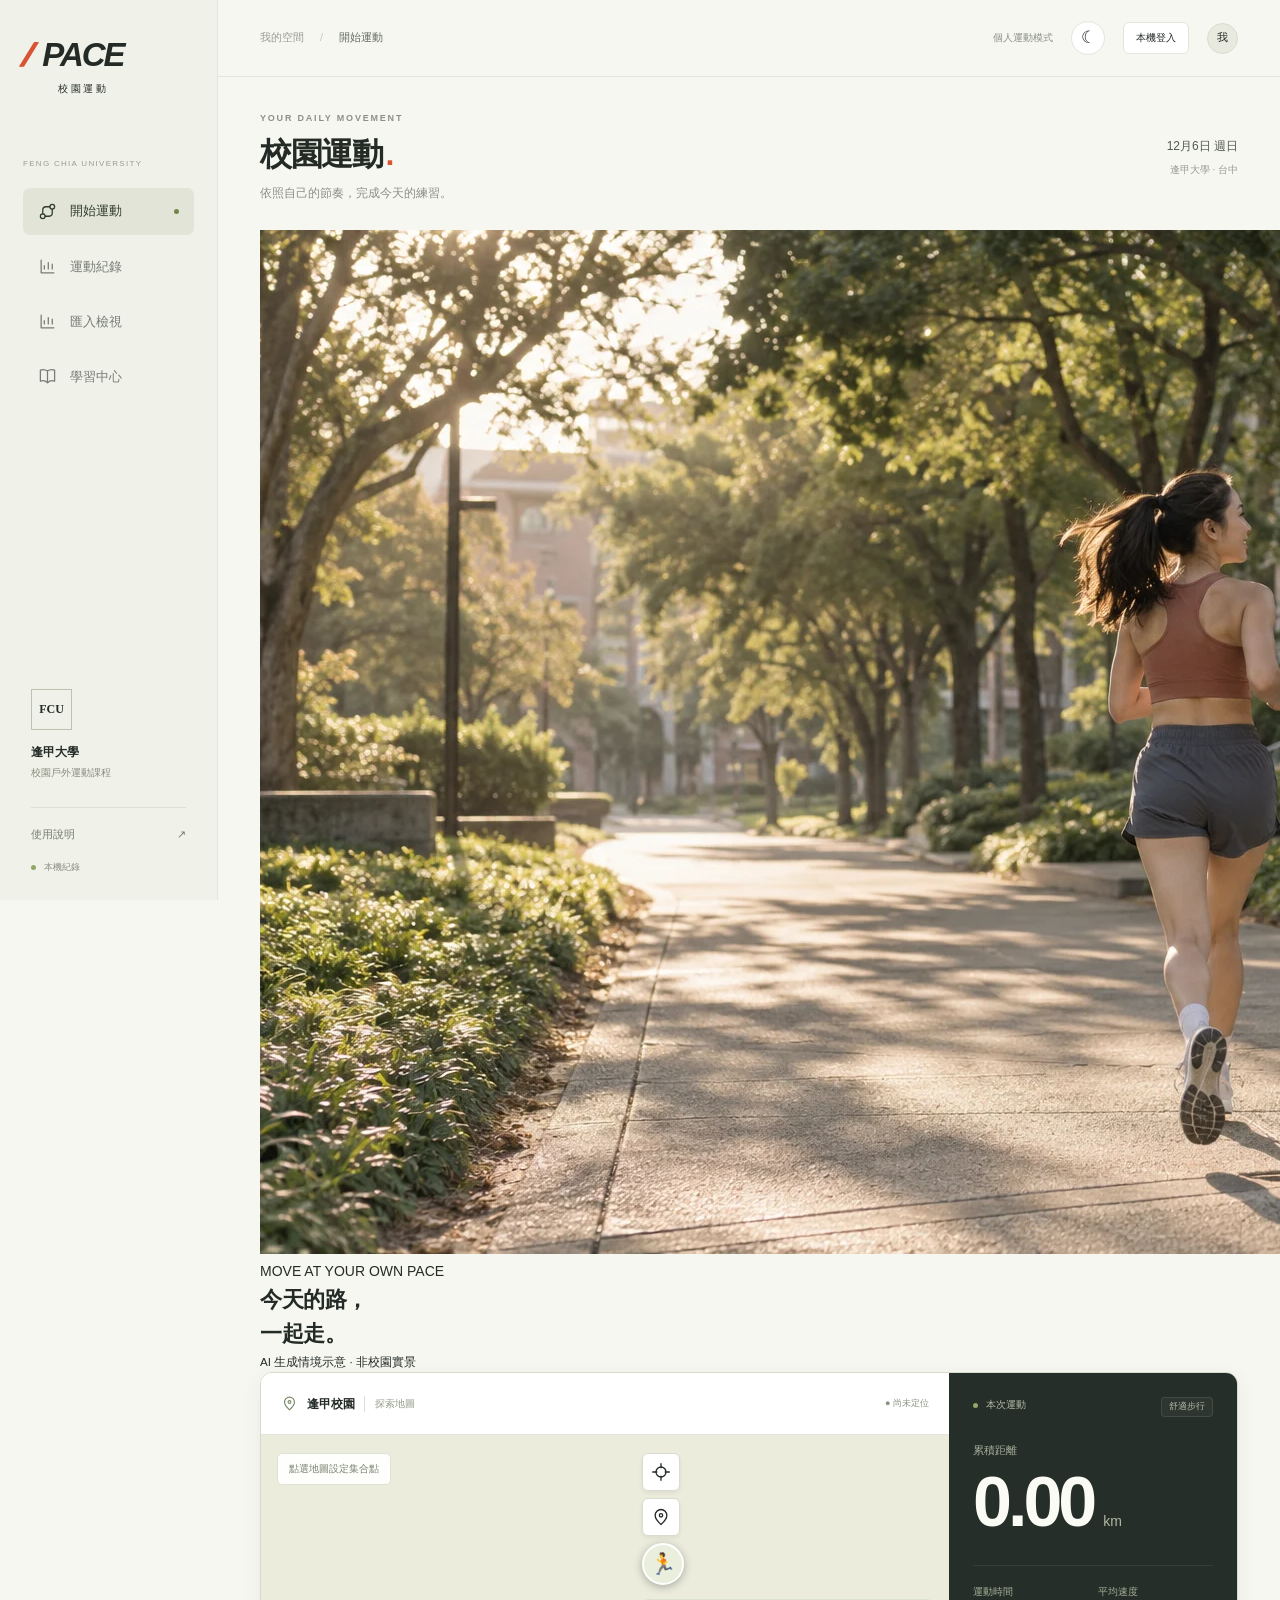
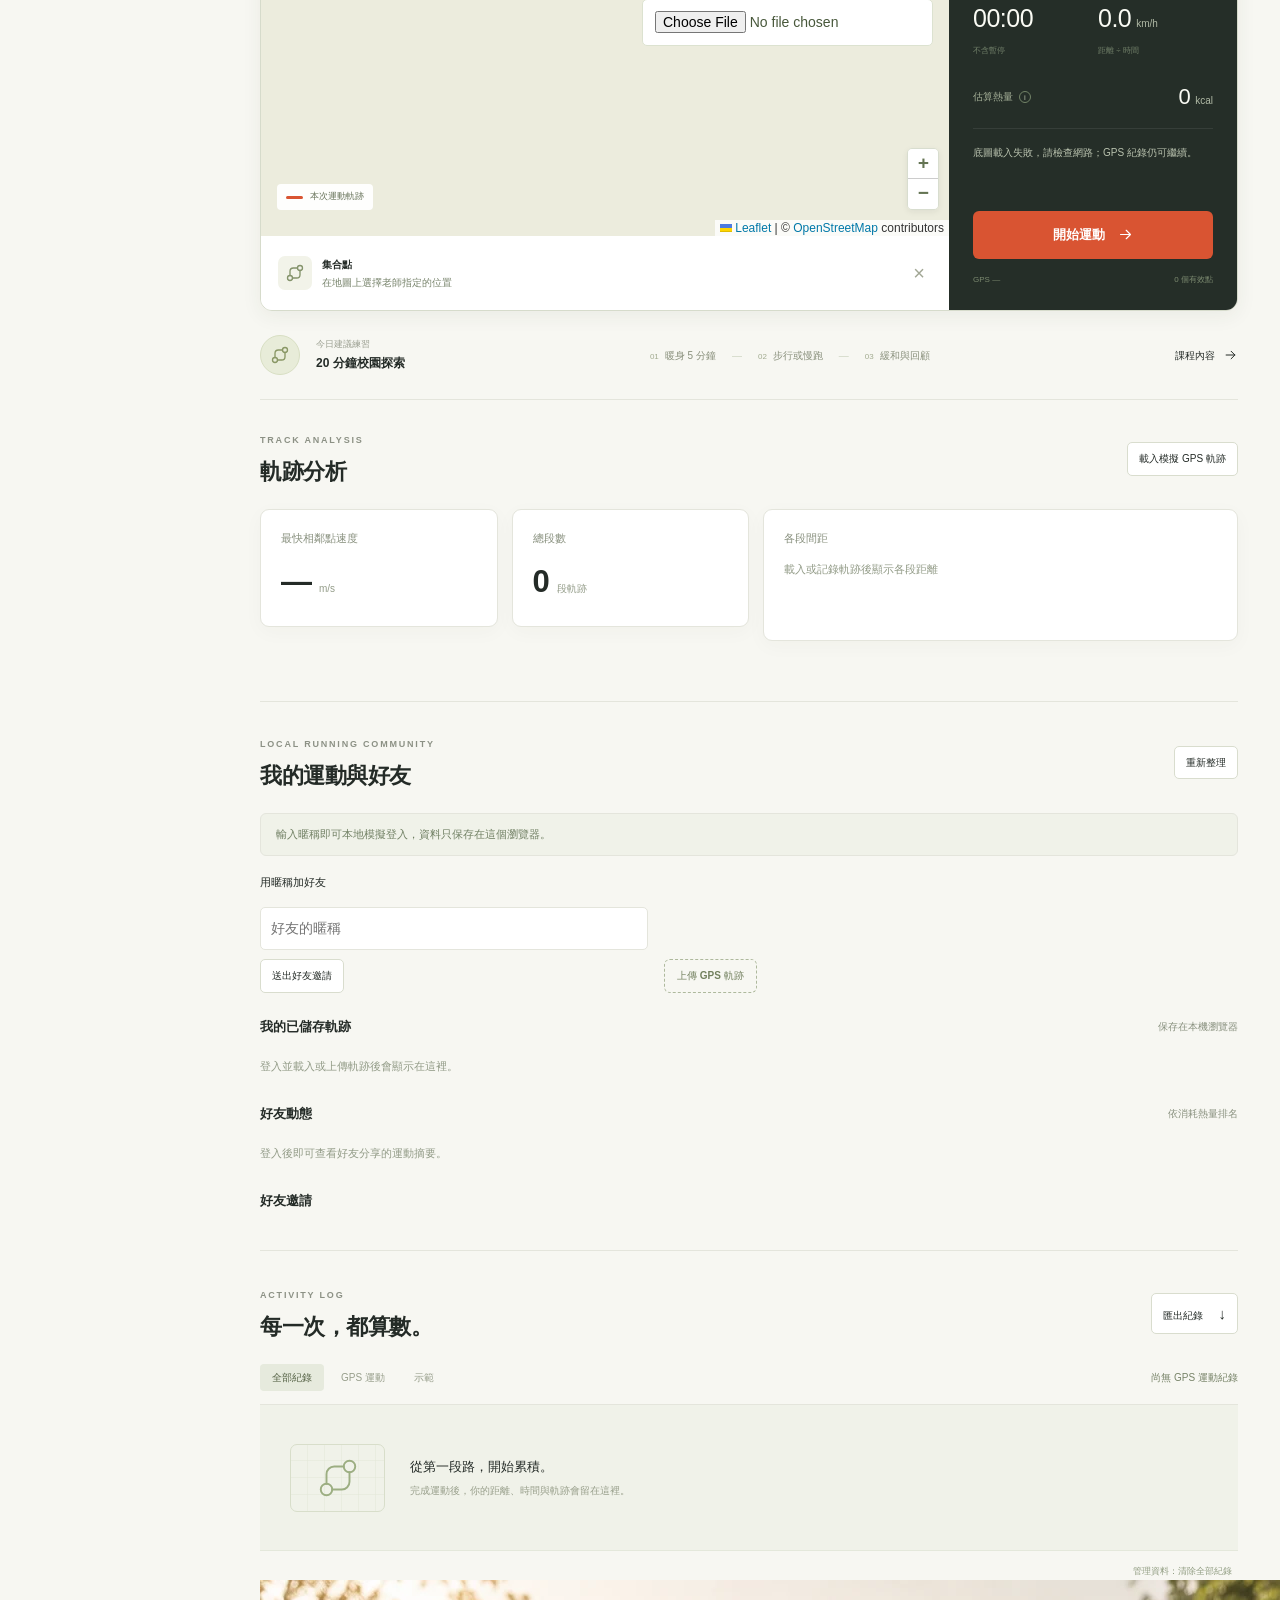
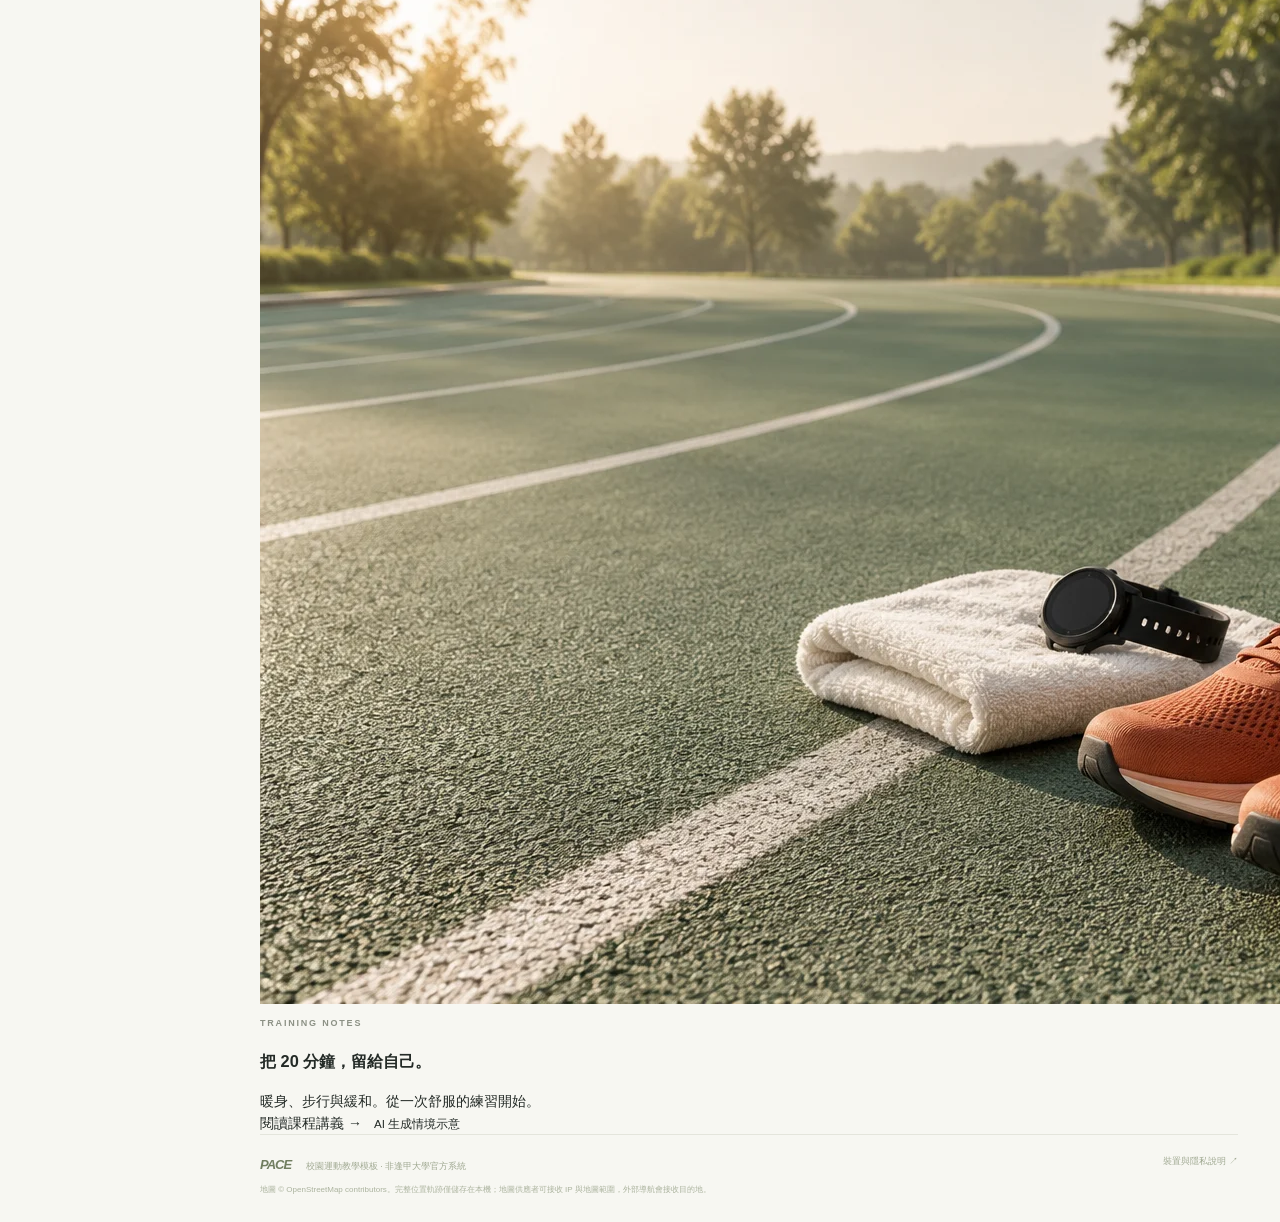
==== index.html @ fa27bb24 "Add files via upload" ====
<!doctype html><html lang="zh-Hant"><head><meta charset="utf-8"><meta name="viewport" content="width=device-width,initial-scale=1,viewport-fit=cover"><meta name="theme-color" content="#222824"><meta name="apple-mobile-web-app-capable" content="yes"><link rel="manifest" href="manifest.webmanifest"><link rel="icon" href="icon.svg" type="image/svg+xml"><link rel="stylesheet" href="vendor/leaflet.css"><link rel="stylesheet" href="style.css"><link rel="stylesheet" href="classroom.css"><title>PACE 校園運動 · 逢甲大學</title></head><body>
<svg class="sprite" xmlns="http://www.w3.org/2000/svg"><symbol id="i-route" viewBox="0 0 24 24"><circle cx="6" cy="18" r="3"/><circle cx="18" cy="6" r="3"/><path d="M6 15v-5a4 4 0 0 1 4-4h5M18 9v5a4 4 0 0 1-4 4h-5"/></symbol><symbol id="i-chart" viewBox="0 0 24 24"><path d="M4 4v16h16M8 15v-4m5 4V7m5 8v-6"/></symbol><symbol id="i-book" viewBox="0 0 24 24"><path d="M12 5v15M12 5C8 2 3 4 3 4v14s5-2 9 2c4-4 9-2 9-2V4s-5-2-9 1Z"/></symbol><symbol id="i-arrow" viewBox="0 0 24 24"><path d="M5 12h14m-6-6 6 6-6 6"/></symbol><symbol id="i-pin" viewBox="0 0 24 24"><path d="M19 10c0 5-7 11-7 11S5 15 5 10a7 7 0 1 1 14 0Z"/><circle cx="12" cy="10" r="2"/></symbol><symbol id="i-cross" viewBox="0 0 24 24"><circle cx="12" cy="12" r="6"/><path d="M12 2v5m0 10v5M2 12h5m10 0h5"/></symbol></svg>
<aside class="sidebar"><a class="brand" href="./" aria-label="PACE 校園運動首頁"><span class="brand-symbol">//</span>PACE<span class="brand-sub">校園運動</span></a><div class="workspace-label">FENG CHIA UNIVERSITY</div><nav class="sidenav"><a href="#exercise" class="active"><svg><use href="#i-route"/></svg>開始運動<span class="nav-dot"></span></a><a href="#history"><svg><use href="#i-chart"/></svg>運動紀錄</a><a href="classroom.html" data-cloud-only><svg><use href="#i-chart"/></svg>班級中心</a><a href="review.html"><svg><use href="#i-chart"/></svg>匯入檢視</a><a href="handout.html"><svg><use href="#i-book"/></svg>學習中心</a></nav><div class="side-bottom"><div class="campus-logo">FCU</div><strong>逢甲大學</strong><span>校園戶外運動課程</span><a href="guide.html">使用說明 <span>↗</span></a><div class="local-note"><i></i> 本機紀錄<span data-cloud-only> · 自選雲端繳交</span></div></div></aside>
<div class="shell"><header class="topbar"><div class="breadcrumb">我的空間 <span>/</span> <strong>開始運動</strong></div><div class="topright"><span class="device-label">個人運動模式</span><button id="themeToggle" class="theme-toggle" type="button" aria-label="切換夜間模式" aria-pressed="false">☾</button><button id="accountButton" class="account-button" type="button">本機登入</button><button id="accountAvatar" class="avatar account-avatar-button" type="button" aria-label="更改帳號頭像" title="點擊更改帳號頭像">我</button></div></header><main>
<section class="pageheading"><div><div class="overline">YOUR DAILY MOVEMENT</div><h1>校園運動<span class="title-dot">.</span></h1><p>依照自己的節奏，完成今天的練習。</p></div><div class="dateblock"><span id="todayDate"></span><small>逢甲大學 · 台中</small></div></section>
<section class="image-hero"><img src="assets/campus-run.webp" alt="生成示意：學生在綠蔭步道慢跑" fetchpriority="high"><div class="image-hero-copy"><span>MOVE AT YOUR OWN PACE</span><h2>今天的路，<br>一起走。</h2><a href="classroom.html" data-cloud-only>進入班級中心 <span>↗</span></a></div><small class="image-credit">AI 生成情境示意 · 非校園實景</small></section><section class="workout" id="exercise"><div class="mapcard"><div class="maptop"><div class="map-title"><svg><use href="#i-pin"/></svg><strong>逢甲校園</strong><span>探索地圖</span></div><span class="status" id="badge">● 尚未定位</span></div><div class="maparea"><div id="map" aria-label="逢甲大學校園互動地圖"></div><div class="map-instruction">點選地圖設定集合點</div><div class="maptools"><button id="locate" aria-label="我的定位" title="我的定位"><svg><use href="#i-cross"/></svg></button><button id="campus" aria-label="回到校園" title="回到校園"><svg><use href="#i-pin"/></svg></button><button id="runnerPhotoButton" class="runner-photo-button" aria-label="選擇地圖小人頭像" title="選擇地圖小人頭像">🏃</button><input id="runnerPhotoInput" type="file" accept="image/*" hidden></div><div class="map-scale-note"><span class="track-key"></span>本次運動軌跡</div></div><div class="mapnote"><span class="destination-icon"><svg><use href="#i-route"/></svg></span><div><strong>集合點</strong><span id="targetInfo">在地圖上選擇老師指定的位置</span></div><a id="navigate" hidden target="_blank" rel="noopener">導航 ↗</a><button id="clearTarget" title="清除集合點" aria-label="清除集合點">×</button></div></div>
<aside class="session-panel"><div class="session-top"><span><i></i> 本次運動</span><span id="activityLabel">舒適步行</span></div><div class="primarymetric"><span>累積距離</span><div><b id="distance">0.00</b><span>km</span></div></div><div class="metric-grid"><article><span>運動時間</span><strong id="elapsed">00:00</strong><small>不含暫停</small></article><article><span>平均速度</span><strong><b id="speed">0.0</b><em>km/h</em></strong><small>距離 ÷ 時間</small></article><article class="energy"><span>估算熱量 <button class="info-button" id="energyInfo" aria-label="查看熱量估算方式">i</button></span><strong><b id="calories">0</b><em>kcal</em></strong></article></div><div class="session-message" id="message" role="status" aria-live="polite">開啟定位，準備記錄你的第一步。</div><div class="actiondock"><button class="primary" id="openSetup"><span>開始運動</span><svg><use href="#i-arrow"/></svg></button><div class="controls"><button id="pause" disabled>Ⅱ 暫停</button><button id="finish" disabled>■ 結束並儲存</button></div></div><div class="signalbar"><span>GPS <b id="accuracy">—</b></span><span id="points">0 個有效點</span></div></aside></section>
<section class="training-strip"><div class="training-icon"><svg><use href="#i-route"/></svg></div><div class="training-copy"><span>今日建議練習</span><strong>20 分鐘校園探索</strong></div><div class="training-steps"><span><i>01</i>暖身 5 分鐘</span><b>—</b><span><i>02</i>步行或慢跑</span><b>—</b><span><i>03</i>緩和與回顧</span></div><a href="handout.html">課程內容 <svg><use href="#i-arrow"/></svg></a></section>
<section class="track-insights" aria-labelledby="trackInsightsTitle"><div class="sectionheading"><div><span class="overline">TRACK ANALYSIS</span><h2 id="trackInsightsTitle">軌跡分析</h2></div><button id="loadSampleTrack" class="export" type="button">載入模擬 GPS 軌跡</button></div><div class="track-stats"><article class="track-stat"><span>最快相鄰點速度</span><strong id="fastestSpeed">—</strong><small>m/s</small></article><article class="track-stat"><span>總段數</span><strong id="segmentCount">0</strong><small>段軌跡</small></article><article class="track-stat distances"><span>各段間距</span><div id="segmentDistances" class="distance-bars"><p>載入或記錄軌跡後顯示各段距離</p></div></article></div><p id="trackWarning" class="track-warning" role="status" aria-live="polite"></p></section>
<section class="cloud-social" aria-labelledby="socialTitle"><div class="sectionheading"><div><span class="overline">LOCAL RUNNING COMMUNITY</span><h2 id="socialTitle">我的運動與好友</h2></div><button id="refreshFeed" class="export" type="button">重新整理</button></div><div id="cloudStatus" class="cloud-status" role="status">輸入暱稱即可本地模擬登入，資料只保存在這個瀏覽器。</div><div class="social-actions"><form id="friendForm"><label for="friendNickname">用暱稱加好友</label><input id="friendNickname" type="text" placeholder="好友的暱稱" maxlength="24" required><button class="export" type="submit">送出好友邀請</button></form><label class="upload-track">上傳 GPS 軌跡<input id="trackFile" type="file" accept=".json,.gpx,application/json,application/gpx+xml"></label></div><div class="feed-heading"><h3>我的已儲存軌跡</h3><span>保存在本機瀏覽器</span></div><div id="myTracks" class="friend-feed"><p class="feed-empty">登入並載入或上傳軌跡後會顯示在這裡。</p></div><div class="feed-heading"><h3>好友動態</h3><span>依消耗熱量排名</span></div><div id="friendFeed" class="friend-feed"><p class="feed-empty">登入後即可查看好友分享的運動摘要。</p></div><div class="feed-heading"><h3>好友邀請</h3></div><div id="friendRequests" class="friend-requests"></div></section>
<section id="history" class="history-section"><div class="sectionheading"><div><span class="overline">ACTIVITY LOG</span><h2>每一次，都算數。</h2></div><button id="exportAll" class="export">匯出紀錄 <span>↓</span></button></div><div class="historybar"><div class="filters" aria-label="篩選紀錄"><button class="selected" data-filter="all" aria-pressed="true">全部紀錄</button><button data-filter="real" aria-pressed="false">GPS 運動</button><button data-filter="demo" aria-pressed="false">示範</button></div><span id="historyTotal">尚無運動紀錄</span></div><div id="records"></div><button id="deleteAll" class="delete-all">管理資料：清除全部紀錄</button></section>
<section class="editorial-cards"><article class="editorial-card"><img src="assets/track-essentials.webp" alt="生成示意：跑道旁的跑鞋與運動裝備" loading="lazy"><div><span class="overline">TRAINING NOTES</span><h3>把 20 分鐘，留給自己。</h3><p>暖身、步行與緩和。從一次舒服的練習開始。</p><a href="handout.html">閱讀課程講義 →</a><small>　AI 生成情境示意</small></div></article><article class="editorial-card" data-cloud-only><img src="assets/campus-run.webp" alt="生成示意：同學一起運動" loading="lazy"><div><span class="overline">CLASSROOM CONNECTION</span><h3>一堂課，連結每個人的進步。</h3><p>加入班級、繳交運動紀錄，讓老師看見你的練習。</p><a href="classroom.html">開啟班級中心 →</a><small>　AI 生成情境示意</small></div></article></section><footer><span><b>PACE</b> 校園運動教學模板 · 非逢甲大學官方系統</span><a href="guide.html">裝置與隱私說明 ↗</a><p>地圖 © OpenStreetMap contributors。完整位置軌跡僅儲存在本機；<span data-cloud-only>運動摘要可由你確認後繳交至班級資料庫。</span>地圖供應者可接收 IP 與地圖範圍，外部導航會接收目的地。</p></footer>
</main></div>
<dialog id="setupDialog"><div class="dialog-head"><div><span class="overline">BEFORE YOU GO</span><h2>準備開始</h2></div><button id="closeSetup" class="close" aria-label="關閉設定">×</button></div><p class="dialog-intro">確認個人資料，讓這次運動有自己的紀錄。</p><form id="profile"><fieldset id="fields"><label>課堂代號 <span>選填，不需真實姓名</span><input id="alias" maxlength="24" placeholder="例如 A 組 07"></label><div class="three"><label>身高 <span>cm</span><input id="height" type="number" min="80" max="230" value="165" required></label><label>體重 <span>kg</span><input id="weight" type="number" min="20" max="250" step="0.1" value="60" required></label><label>年齡 <span>歲</span><input id="age" type="number" min="6" max="100" value="20" required></label></div><label>運動方式<select id="mode"><option value="3.5">舒適步行 · 3.5 MET</option><option value="4.8">快走 · 4.8 MET</option><option value="7.5">慢跑 · 7.5 MET</option></select></label><div class="privacy-note"><svg><use href="#i-cross"/></svg><span>保持網頁在前景。切換 App 或鎖屏會暫停，返回後請按繼續。</span></div><label class="check"><input id="consent" type="checkbox" required><span>同意在此裝置記錄位置與運動資料，可隨時刪除。</span></label></fieldset><button class="primary" id="start" type="submit">開始 GPS 運動 <svg><use href="#i-arrow"/></svg></button></form><button class="demo-link" id="demo">先體驗示範運動</button><p class="fine">熱量僅供教學參考。身高、年齡不參與估算；成人 MET 不宜作未滿 19 歲學生的個人評估。</p></dialog>
<dialog id="energyDialog"><div class="dialog-head"><h2>熱量如何估算？</h2><button class="close" id="closeEnergy" aria-label="關閉熱量說明">×</button></div><p>以你選擇的活動強度（MET）、體重與運動時間估算總消耗，包含休息代謝。</p><div class="formula">MET × 3.5 × 體重 kg ÷ 200 × 分鐘</div><p class="fine">不是 GPS 直接測量，也不能作為醫療或飲食處方。實際消耗因速度、坡度與個人體能而異。</p><a href="handout.html">查看完整教學講義 →</a></dialog>
<dialog id="authDialog"><div class="dialog-head"><div><span class="overline">LOCAL DEMO ACCOUNT</span><h2>輸入暱稱模擬登入</h2></div><button id="closeAuth" class="close" type="button" aria-label="關閉">×</button></div><p id="authMessage" class="dialog-intro">這是本機展示帳號，不需要密碼；資料會保存在目前瀏覽器的 LocalStorage。</p><form id="authForm"><label>暱稱<input id="authNickname" type="text" maxlength="24" autocomplete="nickname" placeholder="例如：小跑者" required></label><button class="primary" type="submit">登入 / 建立本機帳號</button></form></dialog>
<script src="vendor/leaflet.js"></script><script src="mode.js"></script>
<script src="tiles.js"></script>
<script src="core.js"></script><script src="app.js"></script><script src="script.js"></script><script src="social.js"></script><script src="cloud-upload.js"></script></body></html>
---- vendor/leaflet.css ----
/* required styles */

.leaflet-pane,
.leaflet-tile,
.leaflet-marker-icon,
.leaflet-marker-shadow,
.leaflet-tile-container,
.leaflet-pane > svg,
.leaflet-pane > canvas,
.leaflet-zoom-box,
.leaflet-image-layer,
.leaflet-layer {
	position: absolute;
	left: 0;
	top: 0;
	}
.leaflet-container {
	overflow: hidden;
	}
.leaflet-tile,
.leaflet-marker-icon,
.leaflet-marker-shadow {
	-webkit-user-select: none;
	   -moz-user-select: none;
	        user-select: none;
	  -webkit-user-drag: none;
	}
/* Prevents IE11 from highlighting tiles in blue */
.leaflet-tile::selection {
	background: transparent;
}
/* Safari renders non-retina tile on retina better with this, but Chrome is worse */
.leaflet-safari .leaflet-tile {
	image-rendering: -webkit-optimize-contrast;
	}
/* hack that prevents hw layers "stretching" when loading new tiles */
.leaflet-safari .leaflet-tile-container {
	width: 1600px;
	height: 1600px;
	-webkit-transform-origin: 0 0;
	}
.leaflet-marker-icon,
.leaflet-marker-shadow {
	display: block;
	}
/* .leaflet-container svg: reset svg max-width decleration shipped in Joomla! (joomla.org) 3.x */
/* .leaflet-container img: map is broken in FF if you have max-width: 100% on tiles */
.leaflet-container .leaflet-overlay-pane svg {
	max-width: none !important;
	max-height: none !important;
	}
.leaflet-container .leaflet-marker-pane img,
.leaflet-container .leaflet-shadow-pane img,
.leaflet-container .leaflet-tile-pane img,
.leaflet-container img.leaflet-image-layer,
.leaflet-container .leaflet-tile {
	max-width: none !important;
	max-height: none !important;
	width: auto;
	padding: 0;
	}

.leaflet-container img.leaflet-tile {
	/* See: https://bugs.chromium.org/p/chromium/issues/detail?id=600120 */
	mix-blend-mode: plus-lighter;
}

.leaflet-container.leaflet-touch-zoom {
	-ms-touch-action: pan-x pan-y;
	touch-action: pan-x pan-y;
	}
.leaflet-container.leaflet-touch-drag {
	-ms-touch-action: pinch-zoom;
	/* Fallback for FF which doesn't support pinch-zoom */
	touch-action: none;
	touch-action: pinch-zoom;
}
.leaflet-container.leaflet-touch-drag.leaflet-touch-zoom {
	-ms-touch-action: none;
	touch-action: none;
}
.leaflet-container {
	-webkit-tap-highlight-color: transparent;
}
.leaflet-container a {
	-webkit-tap-highlight-color: rgba(51, 181, 229, 0.4);
}
.leaflet-tile {
	filter: inherit;
	visibility: hidden;
	}
.leaflet-tile-loaded {
	visibility: inherit;
	}
.leaflet-zoom-box {
	width: 0;
	height: 0;
	-moz-box-sizing: border-box;
	     box-sizing: border-box;
	z-index: 800;
	}
/* workaround for https://bugzilla.mozilla.org/show_bug.cgi?id=888319 */
.leaflet-overlay-pane svg {
	-moz-user-select: none;
	}

.leaflet-pane         { z-index: 400; }

.leaflet-tile-pane    { z-index: 200; }
.leaflet-overlay-pane { z-index: 400; }
.leaflet-shadow-pane  { z-index: 500; }
.leaflet-marker-pane  { z-index: 600; }
.leaflet-tooltip-pane   { z-index: 650; }
.leaflet-popup-pane   { z-index: 700; }

.leaflet-map-pane canvas { z-index: 100; }
.leaflet-map-pane svg    { z-index: 200; }

.leaflet-vml-shape {
	width: 1px;
	height: 1px;
	}
.lvml {
	behavior: url(#default#VML);
	display: inline-block;
	position: absolute;
	}


/* control positioning */

.leaflet-control {
	position: relative;
	z-index: 800;
	pointer-events: visiblePainted; /* IE 9-10 doesn't have auto */
	pointer-events: auto;
	}
.leaflet-top,
.leaflet-bottom {
	position: absolute;
	z-index: 1000;
	pointer-events: none;
	}
.leaflet-top {
	top: 0;
	}
.leaflet-right {
	right: 0;
	}
.leaflet-bottom {
	bottom: 0;
	}
.leaflet-left {
	left: 0;
	}
.leaflet-control {
	float: left;
	clear: both;
	}
.leaflet-right .leaflet-control {
	float: right;
	}
.leaflet-top .leaflet-control {
	margin-top: 10px;
	}
.leaflet-bottom .leaflet-control {
	margin-bottom: 10px;
	}
.leaflet-left .leaflet-control {
	margin-left: 10px;
	}
.leaflet-right .leaflet-control {
	margin-right: 10px;
	}


/* zoom and fade animations */

.leaflet-fade-anim .leaflet-popup {
	opacity: 0;
	-webkit-transition: opacity 0.2s linear;
	   -moz-transition: opacity 0.2s linear;
	        transition: opacity 0.2s linear;
	}
.leaflet-fade-anim .leaflet-map-pane .leaflet-popup {
	opacity: 1;
	}
.leaflet-zoom-animated {
	-webkit-transform-origin: 0 0;
	    -ms-transform-origin: 0 0;
	        transform-origin: 0 0;
	}
svg.leaflet-zoom-animated {
	will-change: transform;
}

.leaflet-zoom-anim .leaflet-zoom-animated {
	-webkit-transition: -webkit-transform 0.25s cubic-bezier(0,0,0.25,1);
	   -moz-transition:    -moz-transform 0.25s cubic-bezier(0,0,0.25,1);
	        transition:         transform 0.25s cubic-bezier(0,0,0.25,1);
	}
.leaflet-zoom-anim .leaflet-tile,
.leaflet-pan-anim .leaflet-tile {
	-webkit-transition: none;
	   -moz-transition: none;
	        transition: none;
	}

.leaflet-zoom-anim .leaflet-zoom-hide {
	visibility: hidden;
	}


/* cursors */

.leaflet-interactive {
	cursor: pointer;
	}
.leaflet-grab {
	cursor: -webkit-grab;
	cursor:    -moz-grab;
	cursor:         grab;
	}
.leaflet-crosshair,
.leaflet-crosshair .leaflet-interactive {
	cursor: crosshair;
	}
.leaflet-popup-pane,
.leaflet-control {
	cursor: auto;
	}
.leaflet-dragging .leaflet-grab,
.leaflet-dragging .leaflet-grab .leaflet-interactive,
.leaflet-dragging .leaflet-marker-draggable {
	cursor: move;
	cursor: -webkit-grabbing;
	cursor:    -moz-grabbing;
	cursor:         grabbing;
	}

/* marker & overlays interactivity */
.leaflet-marker-icon,
.leaflet-marker-shadow,
.leaflet-image-layer,
.leaflet-pane > svg path,
.leaflet-tile-container {
	pointer-events: none;
	}

.leaflet-marker-icon.leaflet-interactive,
.leaflet-image-layer.leaflet-interactive,
.leaflet-pane > svg path.leaflet-interactive,
svg.leaflet-image-layer.leaflet-interactive path {
	pointer-events: visiblePainted; /* IE 9-10 doesn't have auto */
	pointer-events: auto;
	}

/* visual tweaks */

.leaflet-container {
	background: #ddd;
	outline-offset: 1px;
	}
.leaflet-container a {
	color: #0078A8;
	}
.leaflet-zoom-box {
	border: 2px dotted #38f;
	background: rgba(255,255,255,0.5);
	}


/* general typography */
.leaflet-container {
	font-family: "Helvetica Neue", Arial, Helvetica, sans-serif;
	font-size: 12px;
	font-size: 0.75rem;
	line-height: 1.5;
	}


/* general toolbar styles */

.leaflet-bar {
	box-shadow: 0 1px 5px rgba(0,0,0,0.65);
	border-radius: 4px;
	}
.leaflet-bar a {
	background-color: #fff;
	border-bottom: 1px solid #ccc;
	width: 26px;
	height: 26px;
	line-height: 26px;
	display: block;
	text-align: center;
	text-decoration: none;
	color: black;
	}
.leaflet-bar a,
.leaflet-control-layers-toggle {
	background-position: 50% 50%;
	background-repeat: no-repeat;
	display: block;
	}
.leaflet-bar a:hover,
.leaflet-bar a:focus {
	background-color: #f4f4f4;
	}
.leaflet-bar a:first-child {
	border-top-left-radius: 4px;
	border-top-right-radius: 4px;
	}
.leaflet-bar a:last-child {
	border-bottom-left-radius: 4px;
	border-bottom-right-radius: 4px;
	border-bottom: none;
	}
.leaflet-bar a.leaflet-disabled {
	cursor: default;
	background-color: #f4f4f4;
	color: #bbb;
	}

.leaflet-touch .leaflet-bar a {
	width: 30px;
	height: 30px;
	line-height: 30px;
	}
.leaflet-touch .leaflet-bar a:first-child {
	border-top-left-radius: 2px;
	border-top-right-radius: 2px;
	}
.leaflet-touch .leaflet-bar a:last-child {
	border-bottom-left-radius: 2px;
	border-bottom-right-radius: 2px;
	}

/* zoom control */

.leaflet-control-zoom-in,
.leaflet-control-zoom-out {
	font: bold 18px 'Lucida Console', Monaco, monospace;
	text-indent: 1px;
	}

.leaflet-touch .leaflet-control-zoom-in, .leaflet-touch .leaflet-control-zoom-out  {
	font-size: 22px;
	}


/* layers control */

.leaflet-control-layers {
	box-shadow: 0 1px 5px rgba(0,0,0,0.4);
	background: #fff;
	border-radius: 5px;
	}
.leaflet-control-layers-toggle {
	background-image: url(images/layers.png);
	width: 36px;
	height: 36px;
	}
.leaflet-retina .leaflet-control-layers-toggle {
	background-image: url(images/layers-2x.png);
	background-size: 26px 26px;
	}
.leaflet-touch .leaflet-control-layers-toggle {
	width: 44px;
	height: 44px;
	}
.leaflet-control-layers .leaflet-control-layers-list,
.leaflet-control-layers-expanded .leaflet-control-layers-toggle {
	display: none;
	}
.leaflet-control-layers-expanded .leaflet-control-layers-list {
	display: block;
	position: relative;
	}
.leaflet-control-layers-expanded {
	padding: 6px 10px 6px 6px;
	color: #333;
	background: #fff;
	}
.leaflet-control-layers-scrollbar {
	overflow-y: scroll;
	overflow-x: hidden;
	padding-right: 5px;
	}
.leaflet-control-layers-selector {
	margin-top: 2px;
	position: relative;
	top: 1px;
	}
.leaflet-control-layers label {
	display: block;
	font-size: 13px;
	font-size: 1.08333em;
	}
.leaflet-control-layers-separator {
	height: 0;
	border-top: 1px solid #ddd;
	margin: 5px -10px 5px -6px;
	}

/* Default icon URLs */
.leaflet-default-icon-path { /* used only in path-guessing heuristic, see L.Icon.Default */
	background-image: url(images/marker-icon.png);
	}


/* attribution and scale controls */

.leaflet-container .leaflet-control-attribution {
	background: #fff;
	background: rgba(255, 255, 255, 0.8);
	margin: 0;
	}
.leaflet-control-attribution,
.leaflet-control-scale-line {
	padding: 0 5px;
	color: #333;
	line-height: 1.4;
	}
.leaflet-control-attribution a {
	text-decoration: none;
	}
.leaflet-control-attribution a:hover,
.leaflet-control-attribution a:focus {
	text-decoration: underline;
	}
.leaflet-attribution-flag {
	display: inline !important;
	vertical-align: baseline !important;
	width: 1em;
	height: 0.6669em;
	}
.leaflet-left .leaflet-control-scale {
	margin-left: 5px;
	}
.leaflet-bottom .leaflet-control-scale {
	margin-bottom: 5px;
	}
.leaflet-control-scale-line {
	border: 2px solid #777;
	border-top: none;
	line-height: 1.1;
	padding: 2px 5px 1px;
	white-space: nowrap;
	-moz-box-sizing: border-box;
	     box-sizing: border-box;
	background: rgba(255, 255, 255, 0.8);
	text-shadow: 1px 1px #fff;
	}
.leaflet-control-scale-line:not(:first-child) {
	border-top: 2px solid #777;
	border-bottom: none;
	margin-top: -2px;
	}
.leaflet-control-scale-line:not(:first-child):not(:last-child) {
	border-bottom: 2px solid #777;
	}

.leaflet-touch .leaflet-control-attribution,
.leaflet-touch .leaflet-control-layers,
.leaflet-touch .leaflet-bar {
	box-shadow: none;
	}
.leaflet-touch .leaflet-control-layers,
.leaflet-touch .leaflet-bar {
	border: 2px solid rgba(0,0,0,0.2);
	background-clip: padding-box;
	}


/* popup */

.leaflet-popup {
	position: absolute;
	text-align: center;
	margin-bottom: 20px;
	}
.leaflet-popup-content-wrapper {
	padding: 1px;
	text-align: left;
	border-radius: 12px;
	}
.leaflet-popup-content {
	margin: 13px 24px 13px 20px;
	line-height: 1.3;
	font-size: 13px;
	font-size: 1.08333em;
	min-height: 1px;
	}
.leaflet-popup-content p {
	margin: 17px 0;
	margin: 1.3em 0;
	}
.leaflet-popup-tip-container {
	width: 40px;
	height: 20px;
	position: absolute;
	left: 50%;
	margin-top: -1px;
	margin-left: -20px;
	overflow: hidden;
	pointer-events: none;
	}
.leaflet-popup-tip {
	width: 17px;
	height: 17px;
	padding: 1px;

	margin: -10px auto 0;
	pointer-events: auto;

	-webkit-transform: rotate(45deg);
	   -moz-transform: rotate(45deg);
	    -ms-transform: rotate(45deg);
	        transform: rotate(45deg);
	}
.leaflet-popup-content-wrapper,
.leaflet-popup-tip {
	background: white;
	color: #333;
	box-shadow: 0 3px 14px rgba(0,0,0,0.4);
	}
.leaflet-container a.leaflet-popup-close-button {
	position: absolute;
	top: 0;
	right: 0;
	border: none;
	text-align: center;
	width: 24px;
	height: 24px;
	font: 16px/24px Tahoma, Verdana, sans-serif;
	color: #757575;
	text-decoration: none;
	background: transparent;
	}
.leaflet-container a.leaflet-popup-close-button:hover,
.leaflet-container a.leaflet-popup-close-button:focus {
	color: #585858;
	}
.leaflet-popup-scrolled {
	overflow: auto;
	}

.leaflet-oldie .leaflet-popup-content-wrapper {
	-ms-zoom: 1;
	}
.leaflet-oldie .leaflet-popup-tip {
	width: 24px;
	margin: 0 auto;

	-ms-filter: "progid:DXImageTransform.Microsoft.Matrix(M11=0.70710678, M12=0.70710678, M21=-0.70710678, M22=0.70710678)";
	filter: progid:DXImageTransform.Microsoft.Matrix(M11=0.70710678, M12=0.70710678, M21=-0.70710678, M22=0.70710678);
	}

.leaflet-oldie .leaflet-control-zoom,
.leaflet-oldie .leaflet-control-layers,
.leaflet-oldie .leaflet-popup-content-wrapper,
.leaflet-oldie .leaflet-popup-tip {
	border: 1px solid #999;
	}


/* div icon */

.leaflet-div-icon {
	background: #fff;
	border: 1px solid #666;
	}


/* Tooltip */
/* Base styles for the element that has a tooltip */
.leaflet-tooltip {
	position: absolute;
	padding: 6px;
	background-color: #fff;
	border: 1px solid #fff;
	border-radius: 3px;
	color: #222;
	white-space: nowrap;
	-webkit-user-select: none;
	-moz-user-select: none;
	-ms-user-select: none;
	user-select: none;
	pointer-events: none;
	box-shadow: 0 1px 3px rgba(0,0,0,0.4);
	}
.leaflet-tooltip.leaflet-interactive {
	cursor: pointer;
	pointer-events: auto;
	}
.leaflet-tooltip-top:before,
.leaflet-tooltip-bottom:before,
.leaflet-tooltip-left:before,
.leaflet-tooltip-right:before {
	position: absolute;
	pointer-events: none;
	border: 6px solid transparent;
	background: transparent;
	content: "";
	}

/* Directions */

.leaflet-tooltip-bottom {
	margin-top: 6px;
}
.leaflet-tooltip-top {
	margin-top: -6px;
}
.leaflet-tooltip-bottom:before,
.leaflet-tooltip-top:before {
	left: 50%;
	margin-left: -6px;
	}
.leaflet-tooltip-top:before {
	bottom: 0;
	margin-bottom: -12px;
	border-top-color: #fff;
	}
.leaflet-tooltip-bottom:before {
	top: 0;
	margin-top: -12px;
	margin-left: -6px;
	border-bottom-color: #fff;
	}
.leaflet-tooltip-left {
	margin-left: -6px;
}
.leaflet-tooltip-right {
	margin-left: 6px;
}
.leaflet-tooltip-left:before,
.leaflet-tooltip-right:before {
	top: 50%;
	margin-top: -6px;
	}
.leaflet-tooltip-left:before {
	right: 0;
	margin-right: -12px;
	border-left-color: #fff;
	}
.leaflet-tooltip-right:before {
	left: 0;
	margin-left: -12px;
	border-right-color: #fff;
	}

/* Printing */

@media print {
	/* Prevent printers from removing background-images of controls. */
	.leaflet-control {
		-webkit-print-color-adjust: exact;
		print-color-adjust: exact;
		}
	}
---- style.css ----
:root{--ink:#242b27;--muted:#82867e;--orange:#d95432;--paper:#f7f7f2;--line:#e4e5dc;--dark:#252e28}*{box-sizing:border-box}html{scroll-behavior:smooth;scroll-padding-top:24px}body{margin:0;background:var(--paper);color:var(--ink);font:14px/1.55 -apple-system,BlinkMacSystemFont,"Noto Sans TC",sans-serif}a{color:inherit;text-decoration:none}button,input,select{font:inherit}button,a,input,select{-webkit-tap-highlight-color:transparent}button{cursor:pointer}button:disabled{cursor:default;opacity:.4}button:focus-visible,a:focus-visible,input:focus-visible,select:focus-visible{outline:3px solid #e89462;outline-offset:4px}svg:not([width]){width:20px;height:20px;fill:none;stroke:currentColor;stroke-width:1.6;stroke-linecap:round;stroke-linejoin:round;flex-shrink:0}.sprite{position:absolute;width:0;height:0;overflow:hidden}button{border:0;background:none;color:inherit}h1,h2,p{margin:0}.sidebar{position:fixed;width:218px;inset:0 auto 0 0;background:#efefe7;border-right:1px solid var(--line);padding:38px 23px 25px;display:flex;flex-direction:column;z-index:10}.brand{display:flex;align-items:center;flex-wrap:wrap;font-size:33px;letter-spacing:-2px;font-weight:850;font-style:italic;line-height:1}.brand-symbol{color:var(--orange);margin-right:9px;letter-spacing:-8px;padding-right:8px;transform:skew(-13deg)}.brand-sub{font-size:10px;font-style:normal;font-weight:500;letter-spacing:2.5px;display:block;width:100%;padding:13px 0 0 35px}.workspace-label{font-size:8px;letter-spacing:1.3px;color:#999d92;margin-top:64px;margin-bottom:18px;white-space:nowrap}.sidenav{display:flex;flex-direction:column;gap:9px}.sidenav a{display:flex;align-items:center;gap:13px;padding:13px 15px;border-radius:7px;font-weight:550;color:#787c74;font-size:13px}.sidenav a.active{background:#e2e4d8;color:#303c2c}.sidenav a:hover{background:#e7e8df}.sidenav svg{width:19px;height:19px}.nav-dot{margin-left:auto;background:#70864b;border-radius:50%;width:5px;height:5px}.side-bottom{margin-top:auto;padding:30px 8px 0}.campus-logo{border:1px solid #bdc2b0;width:41px;height:41px;display:grid;place-items:center;font:600 12px Georgia;margin-bottom:13px}.side-bottom>strong{display:block;font-size:12px}.side-bottom>span{font-size:10px;color:#8b8d80}.side-bottom>a{display:flex;justify-content:space-between;border-top:1px solid #dedfd4;margin-top:24px;padding:18px 0;color:#777d70;font-size:11px}.local-note{font-size:9px;color:#8b8e80}.local-note i,.session-top i{display:inline-block;width:5px;height:5px;border-radius:50%;background:#92a667;margin-right:5px}.shell{margin-left:218px}.topbar{height:77px;border-bottom:1px solid var(--line);display:flex;justify-content:space-between;align-items:center;padding:0 42px}.breadcrumb{font-size:11px;color:#999c92}.breadcrumb span{margin:0 13px;color:#c5c8bd}.breadcrumb strong{color:#646b5e;font-weight:500}.topright{display:flex;gap:18px;align-items:center}.device-label{font-size:10px;color:#888e81}.avatar{border:1px solid #d8ddd0;border-radius:50%;width:31px;height:31px;display:grid;place-items:center;font-size:11px;background:#e8eadf}main{max-width:1510px;margin:auto;padding:35px 42px 0}.pageheading{display:flex;align-items:center;justify-content:space-between;margin-bottom:28px}.overline{font-size:9px;letter-spacing:1.8px;color:#8c9185;font-weight:600}h1{font-size:32px;letter-spacing:-1.4px;line-height:1.3;margin:8px 0}.title-dot{color:var(--orange);margin-left:3px}.pageheading p{font-size:12px;color:#8a8e83}.dateblock{text-align:right;font-size:12px;color:#535b4c}.dateblock small{display:block;font-size:10px;color:#979c90;margin-top:7px}.workout{display:grid;grid-template-columns:minmax(0,1fr) 288px;gap:0;border-radius:12px;overflow:hidden;border:1px solid #d6dbcb;box-shadow:0 5px 20px #303b2510}.mapcard{background:white;min-width:0}.maptop{height:62px;display:flex;justify-content:space-between;align-items:center;padding:0 20px;border-bottom:1px solid var(--line)}.map-title{display:flex;gap:9px;align-items:center}.map-title svg{width:17px;height:17px;color:#778765}.map-title strong{font-size:12px}.map-title>span{border-left:1px solid #ddd;padding-left:10px;font-size:10px;color:#959c8a}.status{font-size:9px;color:#89917f;white-space:nowrap}.maparea{position:relative}.maparea #map{height:401px;background:#ececdd;z-index:1}.leaflet-container{font-family:inherit}
.leaflet-tile-pane{filter:saturate(.5)}.maptools{position:absolute;right:16px;top:18px;z-index:500;display:flex;flex-direction:column;gap:7px}.maptools button{background:white;width:38px;height:38px;border:1px solid #d8ddcf;border-radius:6px;box-shadow:0 2px 4px #2221;display:grid;place-items:center}.maptools button:hover{background:#f4f6ed}.map-instruction{position:absolute;left:16px;top:18px;z-index:500;background:#fffffff0;border:1px solid #dce2d4;padding:7px 11px;border-radius:5px;font-size:10px;color:#7a8370;pointer-events:none}.map-scale-note{position:absolute;bottom:26px;left:16px;z-index:500;font-size:9px;background:#fffffff0;padding:6px 9px;border-radius:4px;color:#657158;display:flex;gap:7px;align-items:center;pointer-events:none}.track-key{width:17px;height:3px;background:var(--orange);border-radius:4px}.mapnote{height:74px;display:flex;align-items:center;gap:10px;padding:12px 17px}.destination-icon{background:#f2f3e9;width:34px;height:34px;border-radius:7px;display:grid;place-items:center;color:#84936b}.mapnote>div{flex:1;min-width:0}.mapnote strong{font-size:10px;display:block;margin-bottom:3px}.mapnote #targetInfo{font-size:10px;color:#919885;display:block;line-height:1.5}.mapnote a{font-size:11px;color:var(--orange);font-weight:600;white-space:nowrap}.mapnote button{font-size:20px;color:#a2a795;padding:7px}.session-panel{background:var(--dark);color:#fafbf4;padding:24px;display:flex;flex-direction:column}.session-top{display:flex;justify-content:space-between;font-size:10px;color:#b3bba8}.session-top>span:last-child{background:#ffffff0a;border:1px solid #ffffff1a;border-radius:4px;padding:2px 7px;font-size:9px}.primarymetric{padding:22px 0 21px}.primarymetric>span{font-size:11px;color:#a8b29d}.primarymetric>div{display:flex;align-items:baseline;gap:10px}.primarymetric b{font-size:70px;line-height:1.18;font-weight:550;letter-spacing:-4px;font-variant-numeric:tabular-nums}.primarymetric div>span{font-size:14px;color:#aeb8a2}.metric-grid{display:grid;grid-template-columns:1fr 1fr;border-top:1px solid #ffffff14;border-bottom:1px solid #ffffff14;padding:18px 0 14px;gap:20px 10px}.metric-grid article>span{display:block;font-size:10px;color:#a5b098}.metric-grid strong{font-size:25px;font-weight:500;letter-spacing:-.5px;display:block;font-variant-numeric:tabular-nums}.metric-grid b{font-weight:500}.metric-grid em{font-size:10px;font-style:normal;margin-left:5px;letter-spacing:0;color:#b0b9a5}.metric-grid small{font-size:8px;color:#72816a}.metric-grid .energy{grid-column:1/-1;display:flex;align-items:center;justify-content:space-between}.energy strong{font-size:22px}.info-button{border:1px solid #728367;color:#b1bca5;font-size:8px;border-radius:50%;width:12px;height:12px;padding:0;margin-left:3px}.session-message{font-size:10px;line-height:1.8;color:#acb7a1;min-height:55px;padding:15px 0 13px}.actiondock{margin-top:auto}.primary{background:var(--orange);color:white;display:flex;align-items:center;justify-content:center;gap:12px;min-height:48px;border-radius:6px;width:100%;font-size:13px;font-weight:600;transition:background .15s,transform .15s}.primary:hover{background:#c44527}.primary:active{transform:scale(.985)}.primary svg{width:17px;height:17px}.controls{display:flex;gap:8px;margin-top:9px}.controls button{flex:1;border:1px solid #ffffff22;border-radius:5px;min-height:40px;font-size:11px}.controls button:hover:not(:disabled){background:#ffffff0c}.signalbar{display:flex;justify-content:space-between;font-size:8px;color:#7c8a70;padding-top:15px}.signalbar b{font-weight:400}.training-strip{display:flex;align-items:center;gap:16px;padding:24px 0;border-bottom:1px solid #dfe3d5}.training-icon{background:#e8ecd9;border:1px solid #d8dfc3;color:#899765;width:40px;height:40px;border-radius:50%;display:grid;place-items:center}.training-copy>span{display:block;font-size:9px;color:#9b9f91}.training-copy>strong{font-size:12px;font-weight:600}.training-steps{display:flex;align-items:center;gap:16px;margin-left:auto;font-size:10px;color:#888f7b}.training-steps i{font-size:8px;font-style:normal;color:#a2ab90;margin-right:6px}.training-steps b{font-weight:400;color:#d0d6c4}.training-strip>a{font-size:10px;display:flex;align-items:center;gap:8px;margin-left:auto}.training-strip>a svg{width:15px}.history-section{padding-top:32px;scroll-margin-top:15px}.sectionheading{display:flex;align-items:center;justify-content:space-between;margin-bottom:20px}h2{font-size:22px;font-weight:600;letter-spacing:-.5px}.sectionheading h2{margin-top:5px}.export{border:1px solid #d9ddce;background:white;border-radius:5px;padding:8px 11px;font-size:10px}.export span{margin-left:13px;font-size:15px}.historybar{display:flex;align-items:center;justify-content:space-between;border-bottom:1px solid var(--line);padding-bottom:13px}.filters{display:flex;gap:5px}.filters button{font-size:10px;color:#979e8b;padding:6px 12px;border-radius:4px}.filters button.selected{background:#e6eadd;color:#556245}.historybar>span{font-size:10px;color:#979e8b}.empty{min-height:146px;display:flex;align-items:center;gap:25px;padding:26px 30px;background:#f0f2e9;border-bottom:1px solid #e4e8db}.empty-art{width:95px;height:68px;position:relative;border:1px solid #d8deca;border-radius:7px;background:repeating-linear-gradient(0deg,transparent,transparent 16px,#e2e7d7 17px),repeating-linear-gradient(90deg,transparent,transparent 16px,#e2e7d7 17px)}.empty-art svg{position:absolute;width:46px;height:46px;left:24px;top:10px;color:#9cae82;stroke-width:1}.empty h3{font-size:13px;margin:0 0 6px;font-weight:500}.empty p{font-size:10px;color:#989f8b}.record{display:grid;grid-template-columns:100px minmax(120px,1fr) 160px auto;align-items:center;gap:20px;padding:18px 0;border-bottom:1px solid var(--line)}.route-thumb{width:100px;height:67px;border-radius:5px;background:#ecefe2;display:grid;place-items:center;overflow:hidden}.route-thumb svg{width:100%;height:100%;stroke-width:2.3;stroke:var(--orange)}.record strong{font-size:12px;font-weight:600}.record small{display:block;font-size:9px;color:#959e87;margin-top:5px}.record-stats{font-size:12px;color:#5f6d51;display:flex;gap:16px}.record-stats span{display:block}.record-stats small{font-size:8px;color:#9ba58c}.record-actions{display:flex;gap:7px}.record-actions button{font-size:9px;border:1px solid #dce2d1;padding:5px 7px;border-radius:4px;color:#839270}.delete-all{display:block;margin:13px 0 0 auto;font-size:9px;color:#929e83}.learn-banner{display:flex;align-items:center;gap:23px;background:#e7ebdc;margin:30px 0;border-radius:8px;padding:24px 27px;overflow:hidden;position:relative}.learn-banner h2{font-size:17px;margin:5px 0}.learn-banner p{font-size:10px;color:#919c7f}.learn-banner>a{display:flex;align-items:center;gap:20px;font-size:11px;margin-left:auto;white-space:nowrap}.orbit-art{width:74px;height:74px;position:relative;flex-shrink:0}.orbit-art span{border:1px solid #b7c698;position:absolute;inset:8px;border-radius:50%;transform:scaleX(.55) rotate(30deg)}.orbit-art span:nth-child(2){transform:rotate(90deg) scaleX(.55)}.orbit-art span:nth-child(3){transform:rotate(-30deg) scaleX(.55)}.orbit-art b{position:absolute;left:32px;top:24px;color:#869b63;font-size:18px;font-weight:400}footer{border-top:1px solid #dfe4d3;display:flex;flex-wrap:wrap;justify-content:space-between;font-size:9px;color:#a1aa93;padding:20px 0 25px}footer b{font-size:13px;font-style:italic;letter-spacing:-1px;color:#717e60;margin-right:12px}footer p{width:100%;font-size:8px;margin-top:9px;color:#abb39e}dialog{border:1px solid #dce0d1;border-radius:12px;padding:28px;width:min(440px,calc(100vw - 28px));color:var(--ink);box-shadow:0 20px 80px #17251733;background:#fafbf7}dialog::backdrop{background:#17231ccd;backdrop-filter:blur(4px)}.dialog-head{display:flex;align-items:center;justify-content:space-between}.dialog-head h2{margin-top:5px}.close{font-size:26px;color:#8a9480;width:32px;height:32px}.dialog-intro{font-size:11px;color:#8f9983;margin:12px 0 24px}fieldset{border:0;padding:0;margin:0}label{font-size:12px;display:block;margin-bottom:17px;font-weight:550}label>span{font-size:9px;color:#9ca58e;font-weight:400;margin-left:5px}input:not([type=checkbox]),select{display:block;width:100%;border:1px solid #dce2d0;border-radius:5px;background:white;padding:11px 12px;margin-top:7px;color:#48583b;min-height:43px}.three{display:grid;grid-template-columns:repeat(3,1fr);gap:12px}.privacy-note{background:#edf0e5;border-radius:5px;padding:12px;display:flex;gap:10px;align-items:center;font-size:10px;color:#899677;margin-bottom:18px}.privacy-note svg{width:17px}.check{display:flex;align-items:flex-start;gap:7px}.check input{accent-color:var(--orange);margin-top:2px}.check span{font-size:10px;line-height:1.7}.demo-link{display:block;margin:14px auto;font-size:11px;text-decoration:underline;text-underline-offset:4px;color:#8a9779}.fine{font-size:9px;color:#a0aa90;line-height:1.9}.formula{background:#ecf0e3;padding:15px;margin:20px 0;font-size:12px}#energyDialog p{margin-top:15px;font-size:12px}#energyDialog a{font-size:12px;display:inline-block;margin-top:20px;color:var(--orange)}.map-fallback{padding:30px}.is-active #openSetup{display:none}.is-active .controls{margin:0}.is-active .controls button{min-height:48px}.is-active #pause{background:var(--orange);border-color:var(--orange);color:white}body:not(.is-active) .controls{display:none}
@media(min-width:1500px){.maparea #map{height:440px}.primarymetric{padding-top:35px;padding-bottom:30px}.session-message{padding-top:22px}}@media(max-width:1150px){.sidebar{width:180px;padding-left:16px;padding-right:16px}.shell{margin-left:180px}.topbar{padding:0 26px}main{padding:28px 26px 0}.workout{grid-template-columns:minmax(0,1fr) 255px}.session-panel{padding:20px}.primarymetric b{font-size:62px}.training-steps{gap:8px;font-size:9px}.training-steps b{display:none}.record{grid-template-columns:80px minmax(120px,1fr) auto;gap:15px}.route-thumb{width:80px}.record-actions{grid-column:2/-1;justify-content:flex-end}.map-title>span{display:none}}@media(max-width:900px){.sidebar{width:76px;padding:30px 12px}.brand{font-size:0;justify-content:center}.brand-symbol{font-size:32px}.brand-sub,.workspace-label,.side-bottom{display:none}.sidenav{margin-top:55px}.sidenav a{font-size:0;gap:0;justify-content:center;padding:15px}.sidenav svg{width:21px;height:21px}.nav-dot{display:none}.shell{margin-left:76px}.training-steps{display:none}.learn-banner{gap:14px;padding:22px 18px}.learn-banner h2{font-size:15px}.orbit-art{width:60px}.learn-banner>a{gap:8px;font-size:10px}.maptop{padding:0 13px}}@media(max-width:650px){html{scroll-padding-top:12px}.sidebar{position:relative;width:100%;height:62px;padding:0 20px;flex-direction:row;align-items:center;border-right:0;border-bottom:1px solid var(--line)}.brand{font-size:25px;flex-wrap:nowrap;gap:0}.brand-symbol{font-size:27px}.brand-sub{display:block;width:auto;padding:0 0 0 14px;letter-spacing:1px;font-size:9px}.sidenav{margin:0 0 0 auto;flex-direction:row;gap:1px}.sidenav a{padding:9px}.sidenav a:first-child{display:none}.sidenav svg{width:18px;height:18px}.shell{margin:0}.topbar{display:none}main{padding:24px 18px 84px}.pageheading{margin-bottom:23px;align-items:flex-end}.pageheading h1{font-size:28px;margin:5px 0}.pageheading p{font-size:10px}.pageheading .overline{font-size:7px;letter-spacing:1.3px}.dateblock{font-size:9px}.dateblock small{font-size:8px}.workout{display:flex;flex-direction:column;border-radius:9px}.maptop{height:48px}.maparea #map{height:290px}.map-instruction{font-size:9px;left:12px;top:12px}.maptools{right:12px;top:12px}.maptools button{width:33px;height:33px}.mapnote{height:65px;padding:9px 12px}.mapnote #targetInfo{font-size:9px}.session-panel{padding:19px 21px}.session-top{font-size:9px}.primarymetric{padding:12px 0 17px}.primarymetric b{font-size:62px}.primarymetric>div{gap:10px}.metric-grid{grid-template-columns:1.1fr 1fr 1fr;gap:7px;padding:14px 0;border-bottom:0}.metric-grid .energy{display:block;grid-column:auto}.metric-grid strong,.energy strong{font-size:24px}.metric-grid small{display:none}.metric-grid em{font-size:8px;margin-left:3px}.metric-grid article>span{font-size:9px}.session-message{min-height:0;padding:6px 0 9px;font-size:10px}.signalbar{padding-top:10px;border-top:1px solid #ffffff12}.actiondock{position:fixed;bottom:0;left:0;right:0;padding:12px 18px calc(12px + env(safe-area-inset-bottom));background:#f8f9f3f5;backdrop-filter:blur(12px);border-top:1px solid #dce2d0;z-index:900;color:var(--ink)}.actiondock .primary{min-height:47px}.actiondock .controls button{border:1px solid #d4ddc6;min-height:47px}.training-strip{padding:18px 0;gap:11px}.training-copy>strong{font-size:11px}.training-strip>a{font-size:9px;gap:4px}.training-icon{width:33px;height:33px}.training-icon svg{width:17px}.history-section{padding-top:25px}.sectionheading h2{font-size:21px}.historybar>span{font-size:8px}.filters button{padding:5px 8px;font-size:9px}.empty{padding:22px 12px;gap:17px}.empty-art{width:72px;height:59px;flex-shrink:0}.empty-art svg{left:13px;top:7px}.empty h3{font-size:11px}.empty p{font-size:9px}.record{grid-template-columns:64px minmax(90px,1fr) auto;gap:10px}.route-thumb{width:64px;height:58px}.record strong{font-size:10px}.record-stats{font-size:11px;gap:10px}.record small{font-size:8px}.record-actions{gap:5px}.record-actions button{font-size:9px;padding:4px 8px}.learn-banner{flex-wrap:wrap;padding:20px;gap:10px;margin:25px 0 18px}.orbit-art{display:none}.learn-banner h2{font-size:16px}.learn-banner>a{margin:7px 0 0;width:100%;justify-content:space-between;border-top:1px solid #d1dbc0;padding-top:13px}.learn-banner p{font-size:10px}footer{font-size:8px;gap:10px;padding:15px 0}footer p{margin-top:0;line-height:1.8}.historybar{gap:5px}dialog{padding:24px;max-height:90dvh}.three{gap:9px}.three input{padding:10px 8px}}@media(prefers-reduced-motion:reduce){*{scroll-behavior:auto!important;transition:none!important}}
.leaflet-control-zoom{border:1px solid #d8ddcf!important;border-radius:5px!important;overflow:hidden;box-shadow:0 2px 6px #2221!important}.leaflet-control-zoom a{font-size:19px!important;color:#647453!important}.session-message{color:#bac3af}.mapnote #targetInfo{color:#78846c}.fine{color:#7d896e}.check span{color:#6e7c5d}.dialog-intro{color:#778567}.historybar>span{color:#778368}
/* Hide backend-only features when the site is served without the classroom API (for example GitHub Pages). */
html[data-cloud="off"] [data-cloud-only]{display:none!important}
/* Map pins: outer element is positioned by Leaflet, the inner body is rotated into a teardrop. */
.map-pin-wrap .pin-body{display:grid;place-items:center;width:30px;height:30px;border-radius:50% 50% 50% 0;transform:rotate(-45deg);border:2px solid #fff;box-shadow:0 4px 10px #2a332955;background:#777}
.map-pin-wrap b{transform:rotate(45deg);color:#fff;font:700 13px/1 system-ui,-apple-system,"PingFang TC",sans-serif}
.map-pin-start .pin-body{background:#3f8f5a}
.map-pin-end .pin-body{background:#2f88b3}
.map-pin-target .pin-body{background:#975325}
.distance-row i{display:block}
.account-button{border:1px solid var(--line);border-radius:6px;padding:7px 12px;background:var(--card);color:var(--ink);font-size:10px}
.cloud-social{padding:30px 0;border-bottom:1px solid var(--line)}
.cloud-status{padding:12px 15px;background:var(--soft);border:1px solid var(--line);border-radius:6px;color:#718064;font-size:11px}
.social-actions{display:flex;align-items:flex-end;gap:16px;margin:18px 0 24px;flex-wrap:wrap}
.social-actions form{display:flex;align-items:center;gap:9px;flex-wrap:wrap}.social-actions form label{margin:0;font-size:11px}.social-actions input{min-width:220px;padding:8px 10px;border:1px solid var(--line);border-radius:5px;background:var(--card);color:var(--ink)}
.upload-track{margin:0;border:1px dashed #aeb99d;border-radius:6px;padding:8px 12px;font-size:10px;color:#72805e;cursor:pointer}.upload-track input{display:none}
.feed-heading{display:flex;justify-content:space-between;align-items:center;margin:17px 0 9px}.feed-heading h3{font-size:13px;margin:0}.feed-heading span{font-size:10px;color:#89917f}
.friend-feed,.friend-requests{display:grid;gap:9px}.feed-card,.friend-request{padding:13px 15px;border:1px solid var(--line);border-radius:7px;background:var(--card)}.feed-card strong{font-size:11px}.feed-card p{margin:6px 0 9px;font-size:10px;color:#818b78}.friend-request{display:flex;align-items:center;justify-content:space-between;gap:12px;font-size:11px}.feed-empty{font-size:11px;color:#929b87;padding:12px 0}.auth-buttons{display:flex;gap:10px;align-items:center}.auth-buttons .primary{flex:1}.google-login{width:100%;border:1px solid var(--line);border-radius:6px;padding:11px;margin-top:10px;background:var(--card);color:var(--ink);font-size:12px}
:root[data-theme="dark"] .cloud-status{color:#c0cbae}:root[data-theme="dark"] .feed-card,:root[data-theme="dark"] .friend-request{background:var(--card);border-color:var(--line)}
.maptools .runner-photo-button{width:42px;height:42px;border:2px solid #fff;border-radius:50%;background:#e9efdc center/cover no-repeat;box-shadow:0 2px 8px #1d2a2055;font-size:21px;display:grid;place-items:center;padding:0;overflow:hidden}.maptools .runner-photo-button.has-runner-photo{background-color:#fff}
.account-avatar-button{cursor:pointer;padding:0;background-position:center;background-size:cover}.account-avatar-button.has-account-avatar{color:transparent;border-color:#f7f9f0;box-shadow:0 0 0 2px var(--orange)}
.runner-avatar-icon{background:transparent;border:0}.runner-avatar-wrap{width:44px;height:44px;display:grid;place-items:center;overflow:hidden;border:3px solid #fff;border-radius:50%;background:#e9efdc;box-shadow:0 3px 12px #17231c66;font-size:23px;line-height:1}.runner-avatar-wrap img{width:100%;height:100%;object-fit:cover;border-radius:50%}.runner-avatar-default{background:#dfe8cf}
@media(max-width:650px){.cloud-social .sectionheading{align-items:flex-start}.social-actions{align-items:stretch;flex-direction:column}.social-actions form{align-items:stretch}.social-actions form label{width:100%}.social-actions input{min-width:0;flex:1}.friend-request{align-items:flex-start}.account-button{padding:6px 9px}}
:root{color-scheme:light;--ink:#242b27;--paper:#f7f7f2;--line:#e4e5dc;--dark:#252e28;--card:#fff;--soft:#f0f2e9}
:root[data-theme="dark"]{color-scheme:dark;--ink:#e7ebe4;--paper:#171c19;--line:#303a32;--dark:#111713;--card:#202722;--soft:#262f29}
body,.mapcard,.export,dialog{background:var(--paper);color:var(--ink)}
.mapcard,.export{background:var(--card)}.sidebar{background:var(--soft);border-color:var(--line)}
.topbar,.history-section,.training-strip,footer{border-color:var(--line)}
.track-insights{padding:28px 0;border-bottom:1px solid var(--line)}
.track-stats{display:grid;grid-template-columns:repeat(2,minmax(0,1fr)) 2fr;gap:14px}
.track-stat{min-height:115px;padding:20px;background:var(--card);border:1px solid var(--line);border-radius:9px;box-shadow:0 5px 20px #303b2508}
.track-stat>span{display:block;font-size:11px;color:#89917f}.track-stat>strong{display:inline-block;margin-top:11px;font-size:31px;font-weight:550;font-variant-numeric:tabular-nums}.track-stat>small{margin-left:7px;color:#929b87;font-size:10px}
.track-stat.distances{grid-row:span 2}.distance-bars{display:grid;gap:10px;margin-top:14px}.distance-bars p{font-size:11px;color:#929b87}.distance-row{display:grid;gap:6px;font-size:10px;color:var(--ink)}.distance-row i{height:6px;max-width:100%;background:var(--orange);border-radius:6px;transition:width .25s}
.track-warning{min-height:20px;margin-top:12px;font-size:11px;color:#a86239}
.theme-toggle{display:grid;place-items:center;width:34px;height:34px;border:1px solid var(--line);border-radius:50%;background:var(--card);font-size:17px;color:var(--ink)}
:root[data-theme="dark"] .maparea #map{filter:brightness(.78) invert(.86) hue-rotate(180deg) saturate(.65)}
:root[data-theme="dark"] .mapcard,:root[data-theme="dark"] dialog,:root[data-theme="dark"] .export,:root[data-theme="dark"] input:not([type=checkbox]),:root[data-theme="dark"] select{background:var(--card);color:var(--ink);border-color:var(--line)}
:root[data-theme="dark"] .sidenav a.active,:root[data-theme="dark"] .sidenav a:hover,:root[data-theme="dark"] .empty,:root[data-theme="dark"] .learn-banner,:root[data-theme="dark"] .privacy-note{background:var(--soft);color:var(--ink)}
:root[data-theme="dark"] .avatar,:root[data-theme="dark"] .maptools button,:root[data-theme="dark"] .map-instruction,:root[data-theme="dark"] .map-scale-note{background:var(--card);color:var(--ink);border-color:var(--line)}
:root[data-theme="dark"] .training-icon,:root[data-theme="dark"] .destination-icon{background:var(--soft);border-color:var(--line)}
@media(max-width:650px){.topbar{display:flex;height:48px;padding:0 18px}.topbar .breadcrumb{font-size:10px}.topright{gap:10px}.device-label{display:none}main{padding-top:18px}.track-stats{grid-template-columns:1fr 1fr}.track-stat.distances{grid-column:1/-1;grid-row:auto}.track-insights .sectionheading{gap:12px}.track-insights .sectionheading h2{font-size:19px}}
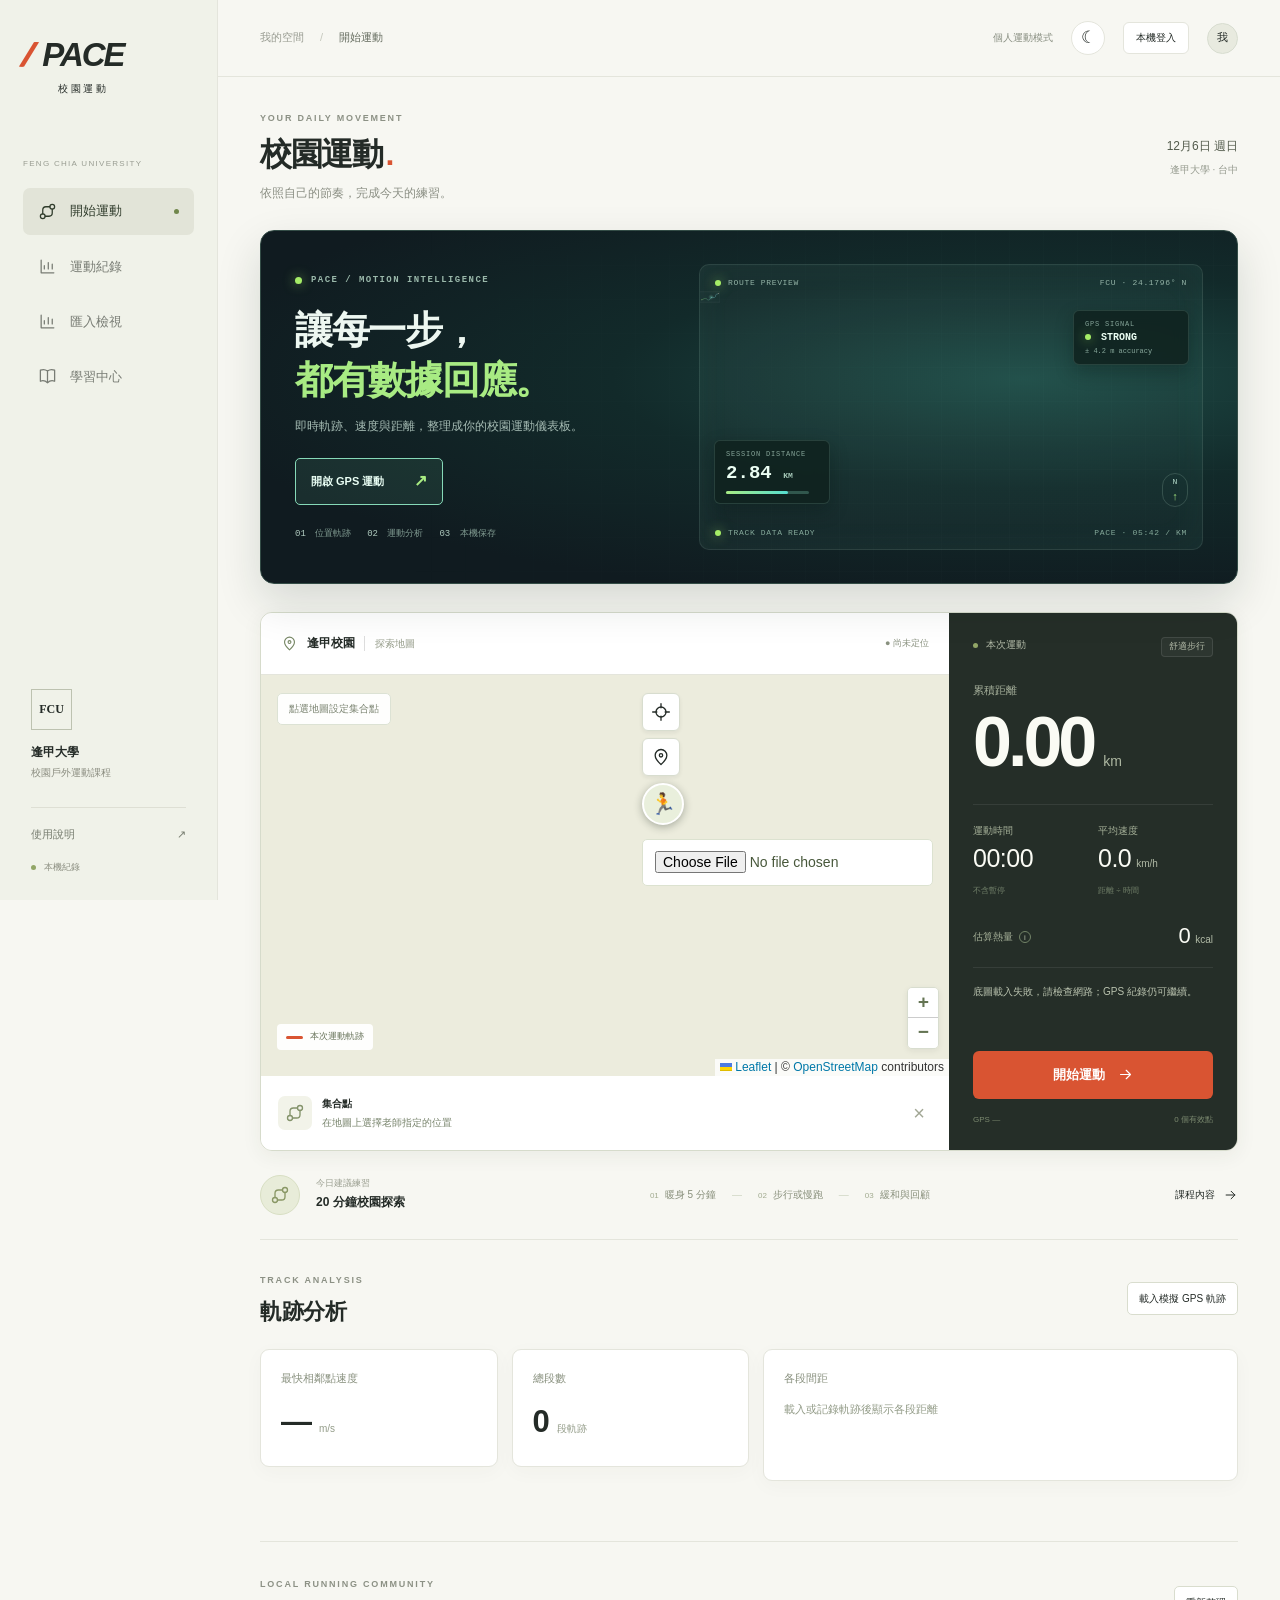
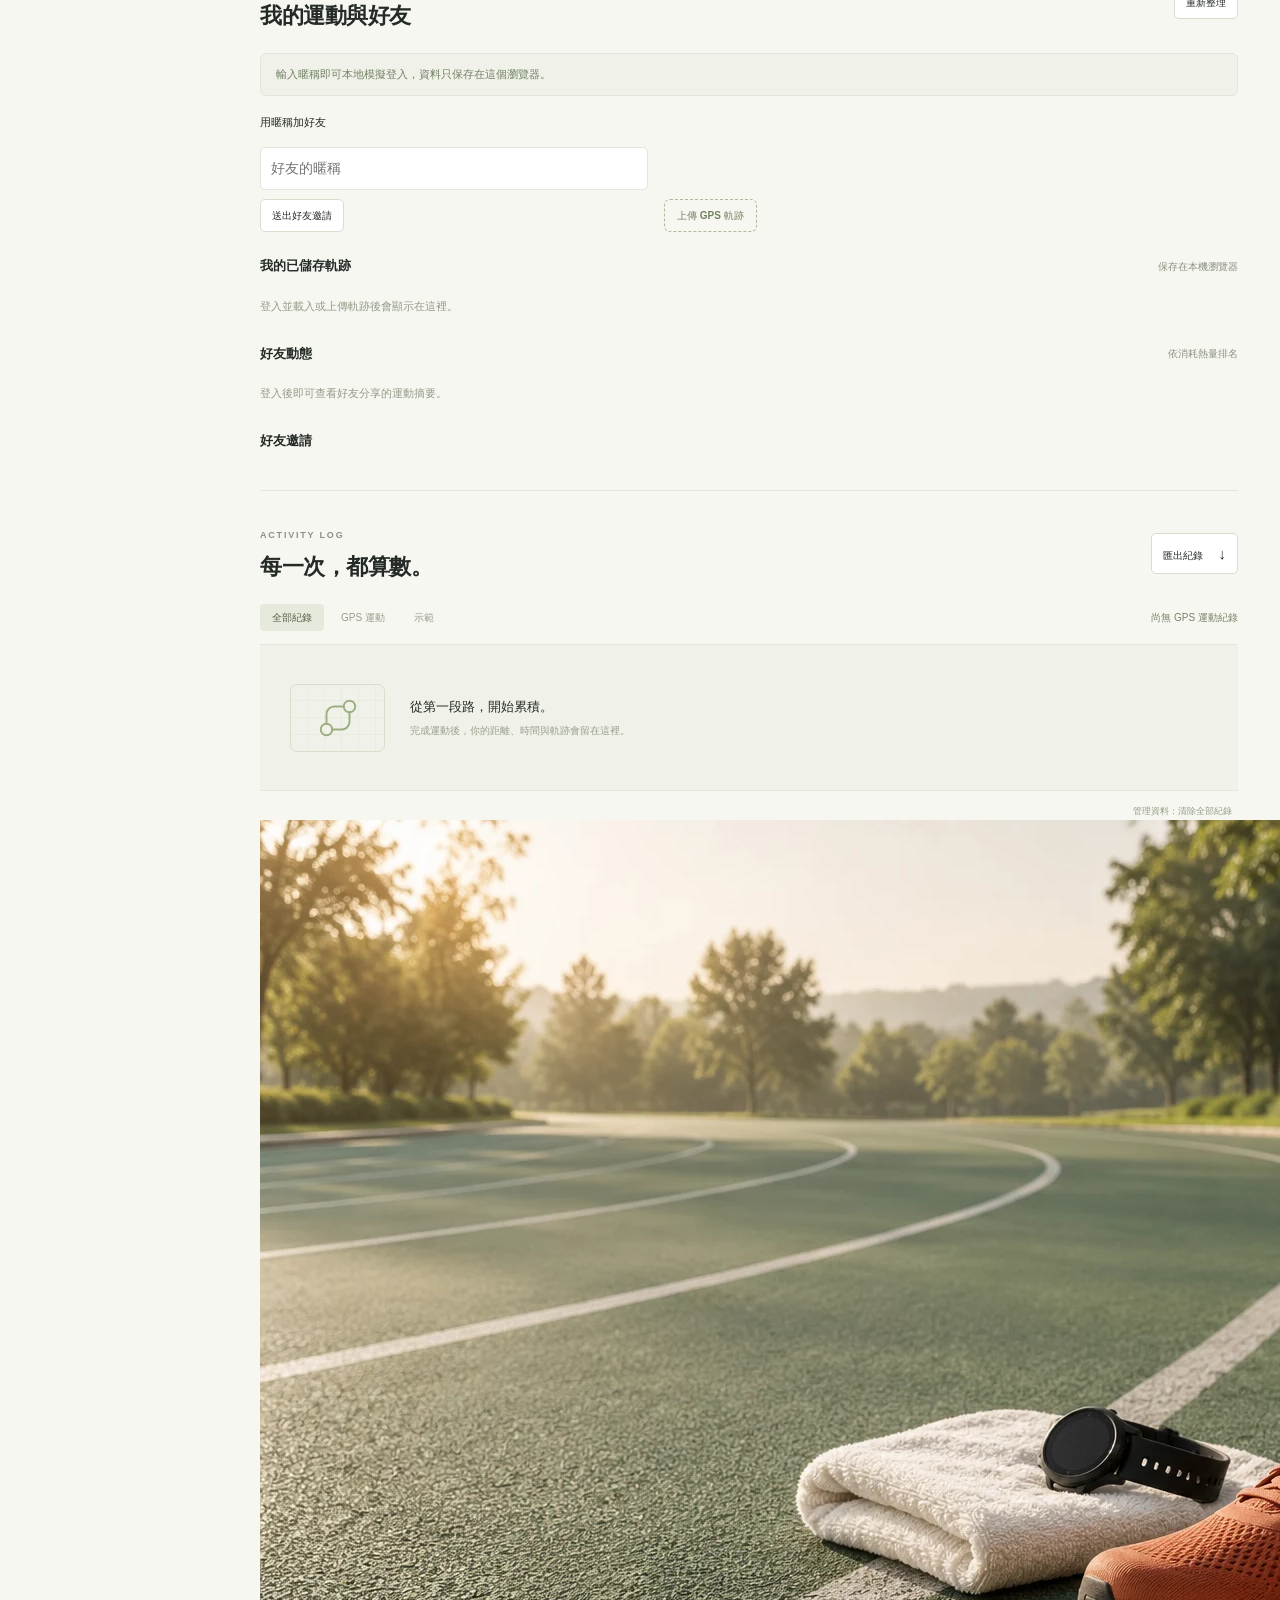
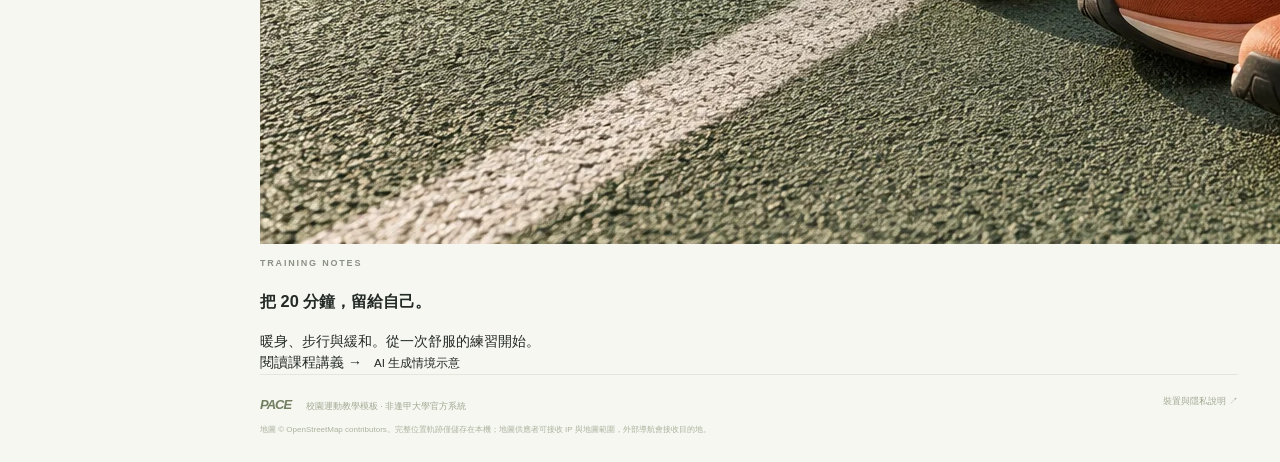
==== commit 343c8c1a: "Add files via upload" ====
--- a/index.html
+++ b/index.html
@@ -1,9 +1,9 @@
 <!doctype html><html lang="zh-Hant"><head><meta charset="utf-8"><meta name="viewport" content="width=device-width,initial-scale=1,viewport-fit=cover"><meta name="theme-color" content="#222824"><meta name="apple-mobile-web-app-capable" content="yes"><link rel="manifest" href="manifest.webmanifest"><link rel="icon" href="icon.svg" type="image/svg+xml"><link rel="stylesheet" href="vendor/leaflet.css"><link rel="stylesheet" href="style.css"><link rel="stylesheet" href="classroom.css"><title>PACE 校園運動 · 逢甲大學</title></head><body>
 <svg class="sprite" xmlns="http://www.w3.org/2000/svg"><symbol id="i-route" viewBox="0 0 24 24"><circle cx="6" cy="18" r="3"/><circle cx="18" cy="6" r="3"/><path d="M6 15v-5a4 4 0 0 1 4-4h5M18 9v5a4 4 0 0 1-4 4h-5"/></symbol><symbol id="i-chart" viewBox="0 0 24 24"><path d="M4 4v16h16M8 15v-4m5 4V7m5 8v-6"/></symbol><symbol id="i-book" viewBox="0 0 24 24"><path d="M12 5v15M12 5C8 2 3 4 3 4v14s5-2 9 2c4-4 9-2 9-2V4s-5-2-9 1Z"/></symbol><symbol id="i-arrow" viewBox="0 0 24 24"><path d="M5 12h14m-6-6 6 6-6 6"/></symbol><symbol id="i-pin" viewBox="0 0 24 24"><path d="M19 10c0 5-7 11-7 11S5 15 5 10a7 7 0 1 1 14 0Z"/><circle cx="12" cy="10" r="2"/></symbol><symbol id="i-cross" viewBox="0 0 24 24"><circle cx="12" cy="12" r="6"/><path d="M12 2v5m0 10v5M2 12h5m10 0h5"/></symbol></svg>
-<aside class="sidebar"><a class="brand" href="./" aria-label="PACE 校園運動首頁"><span class="brand-symbol">//</span>PACE<span class="brand-sub">校園運動</span></a><div class="workspace-label">FENG CHIA UNIVERSITY</div><nav class="sidenav"><a href="#exercise" class="active"><svg><use href="#i-route"/></svg>開始運動<span class="nav-dot"></span></a><a href="#history"><svg><use href="#i-chart"/></svg>運動紀錄</a><a href="classroom.html" data-cloud-only><svg><use href="#i-chart"/></svg>班級中心</a><a href="review.html"><svg><use href="#i-chart"/></svg>匯入檢視</a><a href="handout.html"><svg><use href="#i-book"/></svg>學習中心</a></nav><div class="side-bottom"><div class="campus-logo">FCU</div><strong>逢甲大學</strong><span>校園戶外運動課程</span><a href="guide.html">使用說明 <span>↗</span></a><div class="local-note"><i></i> 本機紀錄<span data-cloud-only> · 自選雲端繳交</span></div></div></aside>
+<aside class="sidebar"><a class="brand" href="./" aria-label="PACE 校園運動首頁"><span class="brand-symbol">//</span>PACE<span class="brand-sub">校園運動</span></a><div class="mobile-quick-actions"><button id="mobileThemeToggle" class="theme-toggle" type="button" aria-label="切換夜間模式">☾</button><button id="mobileAccountButton" class="mobile-account-button" type="button" aria-label="本機登入">↪</button><button id="mobileAccountAvatar" class="avatar account-avatar-button" type="button" aria-label="更改帳號頭像">我</button></div><div class="workspace-label">FENG CHIA UNIVERSITY</div><nav class="sidenav"><a href="#exercise" class="active"><svg><use href="#i-route"/></svg>開始運動<span class="nav-dot"></span></a><a href="#history"><svg><use href="#i-chart"/></svg>運動紀錄</a><a href="classroom.html" data-cloud-only><svg><use href="#i-chart"/></svg>班級中心</a><a href="review.html"><svg><use href="#i-chart"/></svg>匯入檢視</a><a href="handout.html"><svg><use href="#i-book"/></svg>學習中心</a></nav><div class="side-bottom"><div class="campus-logo">FCU</div><strong>逢甲大學</strong><span>校園戶外運動課程</span><a href="guide.html">使用說明 <span>↗</span></a><div class="local-note"><i></i> 本機紀錄<span data-cloud-only> · 自選雲端繳交</span></div></div></aside>
 <div class="shell"><header class="topbar"><div class="breadcrumb">我的空間 <span>/</span> <strong>開始運動</strong></div><div class="topright"><span class="device-label">個人運動模式</span><button id="themeToggle" class="theme-toggle" type="button" aria-label="切換夜間模式" aria-pressed="false">☾</button><button id="accountButton" class="account-button" type="button">本機登入</button><button id="accountAvatar" class="avatar account-avatar-button" type="button" aria-label="更改帳號頭像" title="點擊更改帳號頭像">我</button></div></header><main>
 <section class="pageheading"><div><div class="overline">YOUR DAILY MOVEMENT</div><h1>校園運動<span class="title-dot">.</span></h1><p>依照自己的節奏，完成今天的練習。</p></div><div class="dateblock"><span id="todayDate"></span><small>逢甲大學 · 台中</small></div></section>
-<section class="image-hero"><img src="assets/campus-run.webp" alt="生成示意：學生在綠蔭步道慢跑" fetchpriority="high"><div class="image-hero-copy"><span>MOVE AT YOUR OWN PACE</span><h2>今天的路，<br>一起走。</h2><a href="classroom.html" data-cloud-only>進入班級中心 <span>↗</span></a></div><small class="image-credit">AI 生成情境示意 · 非校園實景</small></section><section class="workout" id="exercise"><div class="mapcard"><div class="maptop"><div class="map-title"><svg><use href="#i-pin"/></svg><strong>逢甲校園</strong><span>探索地圖</span></div><span class="status" id="badge">● 尚未定位</span></div><div class="maparea"><div id="map" aria-label="逢甲大學校園互動地圖"></div><div class="map-instruction">點選地圖設定集合點</div><div class="maptools"><button id="locate" aria-label="我的定位" title="我的定位"><svg><use href="#i-cross"/></svg></button><button id="campus" aria-label="回到校園" title="回到校園"><svg><use href="#i-pin"/></svg></button><button id="runnerPhotoButton" class="runner-photo-button" aria-label="選擇地圖小人頭像" title="選擇地圖小人頭像">🏃</button><input id="runnerPhotoInput" type="file" accept="image/*" hidden></div><div class="map-scale-note"><span class="track-key"></span>本次運動軌跡</div></div><div class="mapnote"><span class="destination-icon"><svg><use href="#i-route"/></svg></span><div><strong>集合點</strong><span id="targetInfo">在地圖上選擇老師指定的位置</span></div><a id="navigate" hidden target="_blank" rel="noopener">導航 ↗</a><button id="clearTarget" title="清除集合點" aria-label="清除集合點">×</button></div></div>
+<section class="tech-hero" aria-label="PACE GPS 運動數據主視覺"><div class="tech-hero-copy"><span class="tech-kicker"><i></i> PACE / MOTION INTELLIGENCE</span><h2>讓每一步，<br><em>都有數據回應。</em></h2><p>即時軌跡、速度與距離，整理成你的校園運動儀表板。</p><a class="tech-cta" href="#exercise">開啟 GPS 運動 <span>↗</span></a><div class="tech-trust"><span><b>01</b> 位置軌跡</span><span><b>02</b> 運動分析</span><span><b>03</b> 本機保存</span></div></div><div class="tech-visual" aria-hidden="true"><div class="tech-visual-head"><span><i></i> ROUTE PREVIEW</span><span>FCU · 24.1796° N</span></div><svg class="tech-route-art" viewBox="0 0 680 360" fill="none" xmlns="http://www.w3.org/2000/svg"><defs><linearGradient id="routeGlow" x1="93" y1="286" x2="580" y2="71" gradientUnits="userSpaceOnUse"><stop stop-color="#9ee75b"/><stop offset=".52" stop-color="#5de0d2"/><stop offset="1" stop-color="#8ee8ff"/></linearGradient><radialGradient id="routeHalo"><stop stop-color="#83e9d4" stop-opacity=".36"/><stop offset="1" stop-color="#83e9d4" stop-opacity="0"/></radialGradient><pattern id="techGrid" width="34" height="34" patternUnits="userSpaceOnUse"><path d="M34 0H0V34" stroke="#B7D8CC" stroke-opacity=".13"/></pattern></defs><rect width="680" height="360" fill="url(#techGrid)"/><circle cx="377" cy="183" r="169" stroke="#8CB9A8" stroke-opacity=".13"/><circle cx="377" cy="183" r="120" stroke="#8CB9A8" stroke-opacity=".15" stroke-dasharray="3 8"/><circle cx="377" cy="183" r="80" fill="url(#routeHalo)"/><path d="M61 277C112 262 138 221 193 230C241 238 247 294 302 279C359 263 354 196 403 188C449 181 470 222 506 190C543 157 516 119 552 92C576 74 604 81 627 63" stroke="#91E7D4" stroke-opacity=".18" stroke-width="16" stroke-linecap="round"/><path d="M61 277C112 262 138 221 193 230C241 238 247 294 302 279C359 263 354 196 403 188C449 181 470 222 506 190C543 157 516 119 552 92C576 74 604 81 627 63" stroke="url(#routeGlow)" stroke-width="3.5" stroke-linecap="round" stroke-dasharray="8 8" class="route-dash"/><circle cx="61" cy="277" r="8" fill="#A6ED66" stroke="#F1FFE6" stroke-width="3"/><circle cx="627" cy="63" r="8" fill="#FF946D" stroke="#FFF2EC" stroke-width="3"/><circle cx="403" cy="188" r="34" stroke="#A2F2D8" stroke-opacity=".38"/><circle cx="403" cy="188" r="7" fill="#E8FFF8"/><path d="M403 147V160M403 216V229M362 188H375M431 188H444" stroke="#C2F5E8" stroke-opacity=".65" stroke-width="1.5"/></svg><div class="tech-readout tech-readout-a"><span>SESSION DISTANCE</span><strong>2.84 <small>KM</small></strong><i><b></b></i></div><div class="tech-readout tech-readout-b"><span>GPS SIGNAL</span><strong><i></i> STRONG</strong><small>± 4.2 m accuracy</small></div><div class="tech-visual-foot"><span><i></i> TRACK DATA READY</span><span>PACE · 05:42 / KM</span></div><div class="tech-orbit-label">N<br><b>↑</b></div></div></section><section class="workout" id="exercise"><div class="mapcard"><div class="maptop"><div class="map-title"><svg><use href="#i-pin"/></svg><strong>逢甲校園</strong><span>探索地圖</span></div><span class="status" id="badge">● 尚未定位</span></div><div class="maparea"><div id="map" aria-label="逢甲大學校園互動地圖"></div><div class="map-instruction">點選地圖設定集合點</div><div class="maptools"><button id="locate" aria-label="我的定位" title="我的定位"><svg><use href="#i-cross"/></svg></button><button id="campus" aria-label="回到校園" title="回到校園"><svg><use href="#i-pin"/></svg></button><button id="runnerPhotoButton" class="runner-photo-button" aria-label="選擇地圖小人頭像" title="選擇地圖小人頭像">🏃</button><input id="runnerPhotoInput" type="file" accept="image/*" hidden></div><div class="map-scale-note"><span class="track-key"></span>本次運動軌跡</div></div><div class="mapnote"><span class="destination-icon"><svg><use href="#i-route"/></svg></span><div><strong>集合點</strong><span id="targetInfo">在地圖上選擇老師指定的位置</span></div><a id="navigate" hidden target="_blank" rel="noopener">導航 ↗</a><button id="clearTarget" title="清除集合點" aria-label="清除集合點">×</button></div></div>
 <aside class="session-panel"><div class="session-top"><span><i></i> 本次運動</span><span id="activityLabel">舒適步行</span></div><div class="primarymetric"><span>累積距離</span><div><b id="distance">0.00</b><span>km</span></div></div><div class="metric-grid"><article><span>運動時間</span><strong id="elapsed">00:00</strong><small>不含暫停</small></article><article><span>平均速度</span><strong><b id="speed">0.0</b><em>km/h</em></strong><small>距離 ÷ 時間</small></article><article class="energy"><span>估算熱量 <button class="info-button" id="energyInfo" aria-label="查看熱量估算方式">i</button></span><strong><b id="calories">0</b><em>kcal</em></strong></article></div><div class="session-message" id="message" role="status" aria-live="polite">開啟定位，準備記錄你的第一步。</div><div class="actiondock"><button class="primary" id="openSetup"><span>開始運動</span><svg><use href="#i-arrow"/></svg></button><div class="controls"><button id="pause" disabled>Ⅱ 暫停</button><button id="finish" disabled>■ 結束並儲存</button></div></div><div class="signalbar"><span>GPS <b id="accuracy">—</b></span><span id="points">0 個有效點</span></div></aside></section>
 <section class="training-strip"><div class="training-icon"><svg><use href="#i-route"/></svg></div><div class="training-copy"><span>今日建議練習</span><strong>20 分鐘校園探索</strong></div><div class="training-steps"><span><i>01</i>暖身 5 分鐘</span><b>—</b><span><i>02</i>步行或慢跑</span><b>—</b><span><i>03</i>緩和與回顧</span></div><a href="handout.html">課程內容 <svg><use href="#i-arrow"/></svg></a></section>
 <section class="track-insights" aria-labelledby="trackInsightsTitle"><div class="sectionheading"><div><span class="overline">TRACK ANALYSIS</span><h2 id="trackInsightsTitle">軌跡分析</h2></div><button id="loadSampleTrack" class="export" type="button">載入模擬 GPS 軌跡</button></div><div class="track-stats"><article class="track-stat"><span>最快相鄰點速度</span><strong id="fastestSpeed">—</strong><small>m/s</small></article><article class="track-stat"><span>總段數</span><strong id="segmentCount">0</strong><small>段軌跡</small></article><article class="track-stat distances"><span>各段間距</span><div id="segmentDistances" class="distance-bars"><p>載入或記錄軌跡後顯示各段距離</p></div></article></div><p id="trackWarning" class="track-warning" role="status" aria-live="polite"></p></section>
--- a/style.css
+++ b/style.css
@@ -22,6 +22,44 @@
 :root[data-theme="dark"] .cloud-status{color:#c0cbae}:root[data-theme="dark"] .feed-card,:root[data-theme="dark"] .friend-request{background:var(--card);border-color:var(--line)}
 .maptools .runner-photo-button{width:42px;height:42px;border:2px solid #fff;border-radius:50%;background:#e9efdc center/cover no-repeat;box-shadow:0 2px 8px #1d2a2055;font-size:21px;display:grid;place-items:center;padding:0;overflow:hidden}.maptools .runner-photo-button.has-runner-photo{background-color:#fff}
 .account-avatar-button{cursor:pointer;padding:0;background-position:center;background-size:cover}.account-avatar-button.has-account-avatar{color:transparent;border-color:#f7f9f0;box-shadow:0 0 0 2px var(--orange)}
+.mobile-quick-actions{display:none}
+@media(max-width:650px){
+  .topbar{display:none}
+  .sidebar{height:62px;padding:0 10px;gap:0;overflow:hidden}
+  .brand{order:1;flex:0 0 auto;font-size:23px}
+  .brand-sub{display:none}
+  .sidenav{order:2;margin:0 0 0 auto;gap:0;flex:0 1 auto}
+  .sidenav a{padding:7px}
+  .mobile-quick-actions{order:3;display:flex;align-items:center;gap:4px;margin-left:4px;flex:0 0 auto}
+  .mobile-quick-actions .theme-toggle,.mobile-account-button,.mobile-quick-actions .avatar{width:30px;height:30px;min-width:30px;padding:0;display:grid;place-items:center;border-radius:50%;font-size:13px}
+  .mobile-account-button{border:1px solid var(--line);background:var(--card);color:var(--ink)}
+  main{padding-top:24px}
+  .track-insights,.cloud-social{padding:19px 0}
+  .track-insights .sectionheading,.cloud-social .sectionheading{margin-bottom:12px}
+  .track-stats{gap:8px}
+  .track-stat{min-height:88px;padding:14px;border-radius:8px}
+  .track-stat>span{font-size:10px}.track-stat>strong{font-size:25px;margin-top:8px}
+  .track-stat.distances{min-height:auto}
+  .social-actions{gap:10px;margin:13px 0 18px}
+  .social-actions form{display:grid;grid-template-columns:minmax(0,1fr) auto;gap:8px;width:100%}
+  .social-actions form label{grid-column:1/-1}
+  .social-actions input{width:100%;min-width:0}
+  .upload-track{width:100%;text-align:center}
+  .feed-heading{margin:15px 0 7px}
+  .feed-card{display:flex;flex-direction:column;align-items:flex-start;gap:7px;padding:12px}
+  .feed-card p{line-height:1.6}
+  .feed-card .export{align-self:flex-start}
+}
+@media(max-width:380px){.sidenav a:last-child{display:none}.brand{font-size:21px}.mobile-quick-actions{gap:3px}.mobile-quick-actions .theme-toggle,.mobile-account-button,.mobile-quick-actions .avatar{width:28px;height:28px;min-width:28px}}
+.tech-hero{position:relative;isolation:isolate;display:grid;grid-template-columns:minmax(250px,.86fr) minmax(0,1.14fr);gap:24px;align-items:center;min-height:354px;margin:0 0 28px;padding:30px 34px;border:1px solid #334c46;border-radius:14px;overflow:hidden;color:#edf7f1;background:radial-gradient(ellipse at 78% 42%,#1e4b46 0%,#122a2a 38%,#101b20 78%);box-shadow:0 18px 45px #10221e24}
+.tech-hero:before{content:"";position:absolute;inset:0;z-index:-1;opacity:.25;background-image:linear-gradient(#a7d6c40f 1px,transparent 1px),linear-gradient(90deg,#a7d6c40f 1px,transparent 1px);background-size:34px 34px;mask-image:linear-gradient(90deg,transparent,#000 68%)}
+.tech-hero-copy{position:relative;z-index:2}.tech-kicker{display:flex;align-items:center;gap:9px;color:#9ab8aa;font:600 9px/1.4 ui-monospace,SFMono-Regular,Consolas,monospace;letter-spacing:1.45px}.tech-kicker i,.tech-visual-head i,.tech-visual-foot i,.tech-readout-b strong i{display:inline-block;width:7px;height:7px;border-radius:50%;background:#a5ed67;box-shadow:0 0 12px #a5ed67aa}.tech-hero-copy h2{margin:18px 0 10px;font-size:clamp(27px,3vw,38px);font-weight:620;line-height:1.32;letter-spacing:-1.3px}.tech-hero-copy h2 em{font-style:normal;color:#a8eb83}.tech-hero-copy p{max-width:350px;color:#a6bcb4;font-size:12px;line-height:1.9}.tech-cta{display:inline-flex;align-items:center;gap:30px;margin-top:20px;padding:10px 15px;border:1px solid #86d9b8;border-radius:5px;color:#eafff5;background:#79d7a51a;font-size:11px;font-weight:600;transition:background .2s,transform .2s}.tech-cta:hover{background:#79d7a533;transform:translateY(-1px)}.tech-cta span{font-size:16px;color:#a9ed83}.tech-trust{display:flex;flex-wrap:wrap;gap:16px;margin-top:22px;color:#809b91;font:9px ui-monospace,SFMono-Regular,Consolas,monospace}.tech-trust b{margin-right:4px;color:#afcabe;font-weight:500}
+.tech-visual{position:relative;min-width:0;min-height:286px;overflow:hidden;border:1px solid #8db9a82b;border-radius:10px;background:linear-gradient(145deg,#d5f2e80a,#8fe6d40a);box-shadow:inset 0 0 36px #6ce0bb0c}.tech-visual-head,.tech-visual-foot{position:absolute;left:15px;right:15px;z-index:2;display:flex;justify-content:space-between;gap:12px;color:#94b4a7;font:8px ui-monospace,SFMono-Regular,Consolas,monospace;letter-spacing:.65px}.tech-visual-head{top:13px}.tech-visual-head>span:first-child,.tech-visual-foot>span:first-child{display:flex;align-items:center;gap:7px}.tech-visual-head i,.tech-visual-foot i{width:6px;height:6px}.tech-route-art{position:absolute;inset:22px 0 16px;width:100%;height:calc(100% - 38px)}.route-dash{animation:route-flow 5s linear infinite}@keyframes route-flow{to{stroke-dashoffset:-64}}.tech-readout{position:absolute;z-index:2;min-width:116px;padding:9px 11px;border:1px solid #9ed4c32a;border-radius:6px;background:#10221fdc;box-shadow:0 7px 18px #0814124a;backdrop-filter:blur(8px)}.tech-readout-a{left:14px;bottom:45px}.tech-readout-b{right:13px;top:45px}.tech-readout>span,.tech-readout>small{display:block;color:#87a69a;font:7px ui-monospace,SFMono-Regular,Consolas,monospace;letter-spacing:.8px}.tech-readout strong{display:block;margin:4px 0;color:#ecfff4;font:600 19px ui-monospace,SFMono-Regular,Consolas,monospace}.tech-readout strong small{font-size:8px;color:#a6c8b8}.tech-readout>i{display:block;width:83px;height:3px;margin-top:7px;border-radius:3px;background:#31574d}.tech-readout>i b{display:block;width:74%;height:100%;border-radius:inherit;background:linear-gradient(90deg,#a8eb83,#55ded0)}.tech-readout-b strong{font-size:10px}.tech-readout-b strong i{width:6px;height:6px;margin-right:4px}.tech-readout-b>small{font-size:7px;letter-spacing:0}.tech-visual-foot{bottom:12px;color:#85a99a}.tech-orbit-label{position:absolute;right:14px;bottom:42px;display:grid;place-items:center;width:26px;height:34px;border:1px solid #c0ead42e;border-radius:14px;color:#b8dfce;text-align:center;font:8px ui-monospace,SFMono-Regular,Consolas,monospace}.tech-orbit-label b{font-size:11px;color:#a8eb83}
+:root[data-theme="dark"] .tech-hero{border-color:#3a635a;box-shadow:0 18px 50px #0005}
+@media(max-width:900px){.tech-hero{grid-template-columns:minmax(220px,.82fr) minmax(0,1.18fr);gap:16px;padding:25px 22px}.tech-visual{min-height:260px}.tech-trust{gap:10px}}
+@media(max-width:650px){.tech-hero{grid-template-columns:1fr;gap:16px;margin-bottom:20px;padding:23px 17px 14px;border-radius:11px}.tech-kicker{font-size:8px}.tech-hero-copy h2{margin:12px 0 7px;font-size:25px}.tech-hero-copy p{font-size:10px;line-height:1.7}.tech-cta{margin-top:13px;padding:9px 12px}.tech-trust{gap:12px;margin-top:15px;font-size:8px}.tech-visual{min-height:222px;height:222px}.tech-visual-head,.tech-visual-foot{left:10px;right:10px;font-size:7px}.tech-visual-head{top:10px}.tech-route-art{inset:21px 0 12px;height:calc(100% - 33px)}.tech-readout{min-width:100px;padding:7px 8px}.tech-readout-a{left:9px;bottom:38px}.tech-readout-b{right:9px;top:38px}.tech-readout strong{font-size:16px}.tech-orbit-label{right:9px;bottom:34px;width:22px;height:30px}}
+@media(max-width:380px){.tech-visual{min-height:196px;height:196px}.tech-readout-b{top:34px}.tech-readout-a{bottom:34px}.tech-trust{gap:8px;font-size:7px}}
+@media(prefers-reduced-motion:reduce){.route-dash{animation:none}}
 .runner-avatar-icon{background:transparent;border:0}.runner-avatar-wrap{width:44px;height:44px;display:grid;place-items:center;overflow:hidden;border:3px solid #fff;border-radius:50%;background:#e9efdc;box-shadow:0 3px 12px #17231c66;font-size:23px;line-height:1}.runner-avatar-wrap img{width:100%;height:100%;object-fit:cover;border-radius:50%}.runner-avatar-default{background:#dfe8cf}
 @media(max-width:650px){.cloud-social .sectionheading{align-items:flex-start}.social-actions{align-items:stretch;flex-direction:column}.social-actions form{align-items:stretch}.social-actions form label{width:100%}.social-actions input{min-width:0;flex:1}.friend-request{align-items:flex-start}.account-button{padding:6px 9px}}
 :root{color-scheme:light;--ink:#242b27;--paper:#f7f7f2;--line:#e4e5dc;--dark:#252e28;--card:#fff;--soft:#f0f2e9}
